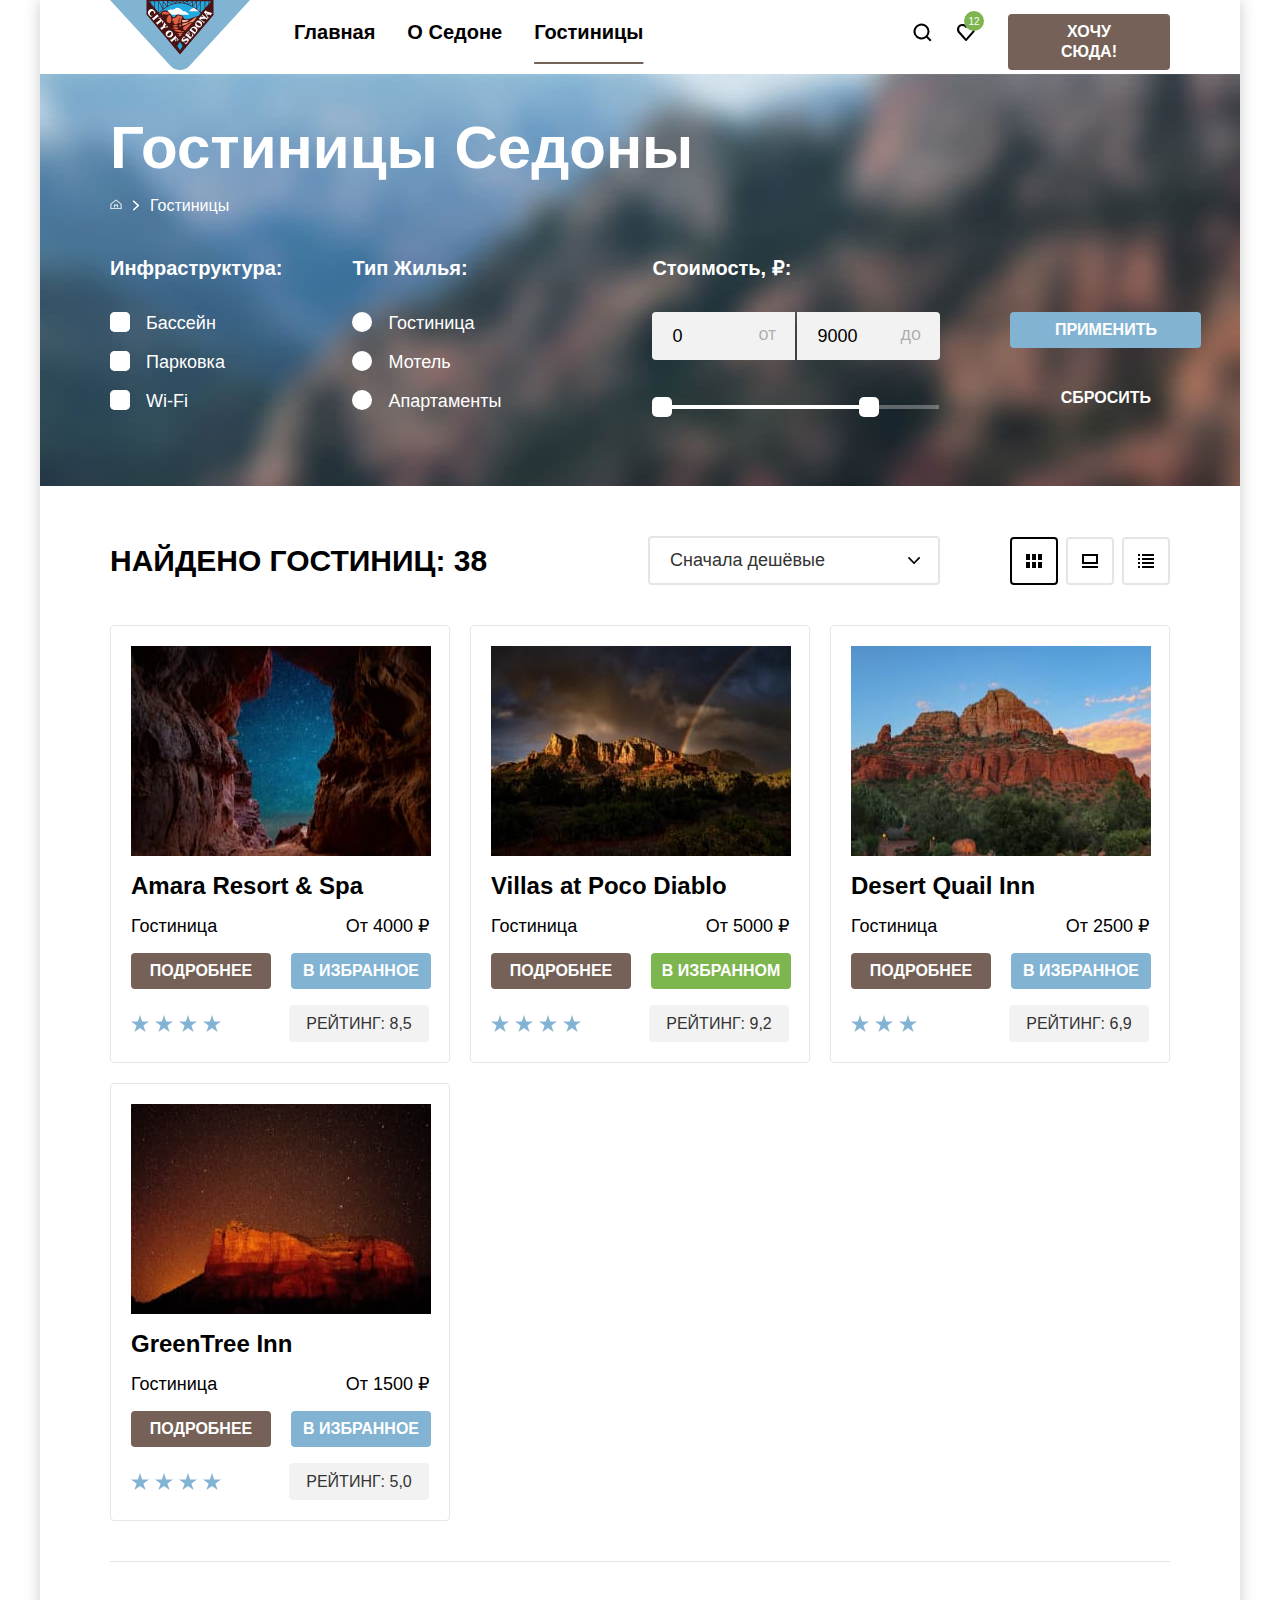
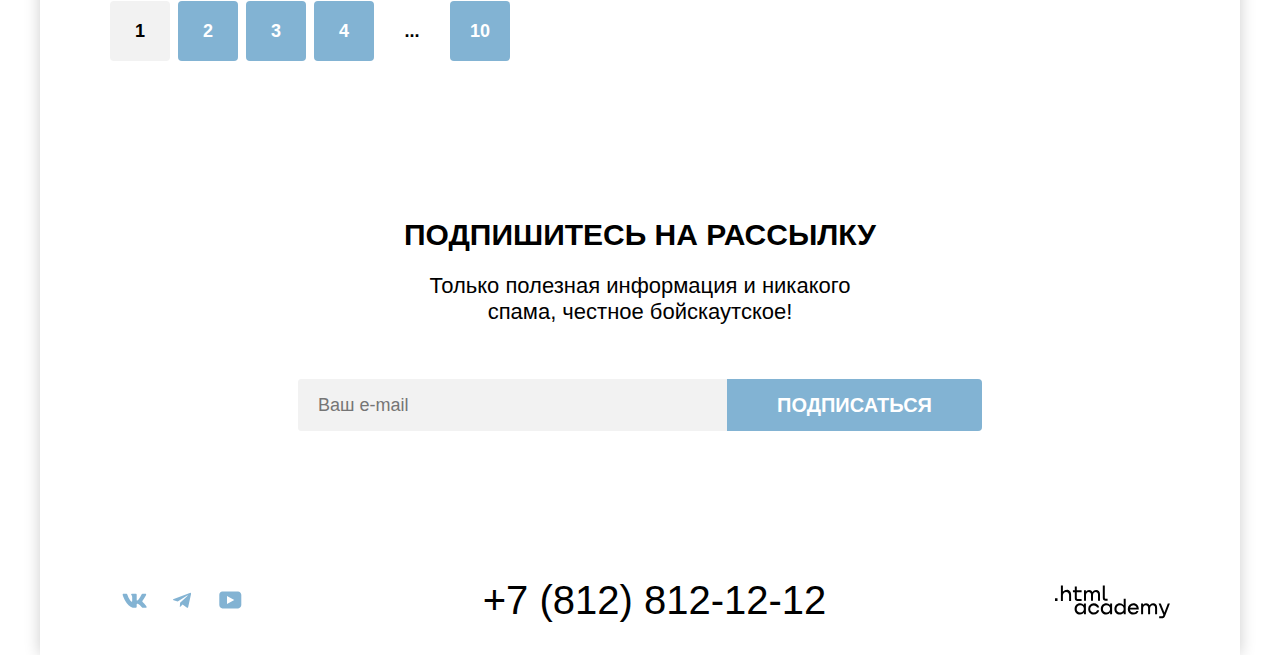
==== catalog.html @ 39a19239 "Исправляет ошибки" ====
<!DOCTYPE html>
<html lang="ru">
<head>
  <meta charset="utf-8">
  <title>HTML Academy: Седона</title>
  <link rel="stylesheet" href="styles/style.css">
  <link rel="shortcut icon" href="../2419955-sedona-38/images/favicon-7.ico" type="image/x-icon">
</head>
<body>
<div class="page-container">
  <header class="header-container page-header">
    <nav class="navigation">
      <div class="logo-container">
        <a class="logo-container" href="index.html"><img class="logo" src="images/logo.svg" width="140" height="70"
                                                         alt="Логотип компании «Отдых в Седоне»"></a>
      </div>
      <div class="navigation-list">
        <ul class="navigation-list">
          <li class="navigation-list-item">
            <a class="navigation-link" href="index.html">Главная</a>
          </li>
          <li class="navigation-list-item">
            <a class="navigation-link" href="#">О Седоне</a>
          </li>
          <li class="navigation-list-item">
            <a class="navigation-link navigation-link-current" href="catalog.html">Гостиницы</a>
          </li>
        </ul>
      </div>
      <div class="navigation-user-container">
        <ul class="navigation-user">
          <li class="navigation-user-item">
            <a class="navigation-user-link" href="#"><img class="icon" src="images/search.svg" width="20" height="20"
                                                          alt="Поиск">
            </a>
          </li>
          <li class="navigation-user-item">
            <a class="navigation-user-link-favourite" href="#"><img class="icon" src="images/heart-2.svg" width="20"
                                                                    height="20" alt="Избранное">
            </a>
          </li>
        </ul>
        <button class="button-medium primary-color-button" type="submit">Хочу сюда!</button>
      </div>
    </nav>
  </header>
  <main class="main-inner main-container">
    <section class="filter">
      <div class="filter-header">
        <h1 class="h1-filter">Гостиницы Седоны</h1>
        <ul class="breadcrumbs">
          <li class="breadcrumbs-link">
            <a class="breadcrumbs-link-home" href="index.html"><img class="icon-breadcrumbs"
                                                                    src="images/home-breadcrumbs.svg" width="12"
                                                                    height="12" alt="Главная"></a>
          </li>
          <li class="breadcrumbs-link-hotels">
            <a class="breadcrumbs-link-hotels">Гостиницы</a>
          </li>
        </ul>
      </div>
      <form class="catalog-filter" action="https://echo.htmlacademy.ru/" method="get">
        <fieldset class="catalog-filter-group">
          <legend class="catalog-filter-title"><h4>Инфраструктура:</h4></legend>
          <ul class="catalog-filter-list">
            <li class="catalog-filter-item">
              <label class="control">
                <input class="control-mark control-input" type="checkbox" name="pool" checked><span
                class="control-mark"></span>
                <span class="control-label">Бассейн</span></label>
            </li>
            <li class="catalog-filter-item">
              <label class="control">
                <input class="control-mark control-input" type="checkbox" name="parking" checked><span
                class="control-mark"></span>
                <span class="control-label">Парковка</span></label>
            </li>
            <li class="catalog-filter-item">
              <label class="control">
                <input class="control-mark control-input" type="checkbox" name="wifi"><span class="control-mark"></span>
                <span class="control-label">Wi-Fi</span></label>
            </li>
          </ul>
        </fieldset>
        <fieldset class="catalog-filter-group">
          <legend class="catalog-filter-title"><h4>Тип Жилья:</h4></legend>
          <ul class="catalog-filter-list">
            <li class="catalog-filter-item">
              <label class="control">
                <input class="visually-hidden control-input" type="radio" name="hotel-type" value="hotel" checked><span
                class="control-mark"></span>
                <span class="control-label">Гостиница</span></label>
            </li>
            <li class="catalog-filter-item">
              <label class="control">
                <input class="visually-hidden control-input" type="radio" name="hotel-type" value="motel"><span
                class="control-mark"></span>
                <span class="control-label">Мотель</span></label>
            </li>
            <li class="catalog-filter-item">
              <label class="control">
                <input class="visually-hidden control-input" type="radio" name="hotel-type" value="apartment"><span
                class="control-mark"></span>
                <span class="control-label">Апартаменты</span></label>
            </li>
          </ul>
        </fieldset>
        <div class="catalog-price">
          <fieldset class="catalog-price-filter">
            <legend class="catalog-filter-title"><b>Стоимость, ₽:</b></legend>
            <label class="control-left" for="from">
              <input class="field-from" value="0" type="number" name="from" id="from">
              <span class="label-from">от</span>
            </label>
            <label class="control-right" for="to">
              <input class="field-to" value="9000" type="number" name="to" id="to">
              <span class="label-to">до</span>
            </label>
            <div class="range">
              <div class="range-scale">
                <div class="range-bar">
                  <button class="range-toggle toggle-min">
                    <span class="visually-hidden">Изменить минимальную цену</span>
                  </button>
                  <button class="range-toggle toggle-max">
                    <span class="visually-hidden">Изменить максимальную цену</span>
                  </button>
                </div>
              </div>
            </div>
          </fieldset>
          <div class="catalog-price-buttons">
            <button class="button-medium secondary-color-button" type="submit">Применить</button>
            <button class="button-medium button-drop" type="reset">Сбросить</button>
          </div>
        </div>
      </form>
    </section>
    <section class="filter-results">
      <header class="inner-header">
        <h2 class="inner-header-title">Найдено гостиниц: 38</h2>
        <div class="sorting">
          <select class="select-control" aria-label="Сортировка">
            <option value="cheap">Сначала дешёвые</option>
          </select>
          <div class="sorting-buttons">
            <button class="button-all-list button-curent sorting-button" type="submit"><span class="visually-hidden">Весь список в виде карточек</span>
            </button>
            <button class="button-one-hotel button-default sorting-button" type="submit"><span class="visually-hidden">Крупно каждый отель</span>
            </button>
            <button class="button-list button-default sorting-button" type="submit"><span class="visually-hidden">Показать списком</span>
            </button>
          </div>
        </div>
      </header>
      <ul class="hotels">
        <li class="hotels-list">
          <img src="images/hotel-Amara.jpg" width="300" height="210" alt="Каньон и ночное небо">
          <span class="hotel-name">Amara Resort & Spa</span>
          <div class="wrapper-hotels">
            <span class="hotel-type">Гостиница</span>
            <span class="price">От 4000 ₽</span>
          </div>
          <div class="wrapper-buttons">
            <a class="button-small primary-color-button" href="#">Подробнее</a>
            <a class="button-small secondary-color-button" href="#">В избранное</a>
          </div>
          <div class="wrapper-hotels-rate">
            <p class="stars stars-4">
              <span class="visually-hidden">Четырехзвездочный отель</span>
            </p>
            <span class="rate">Рейтинг: 8,5</span>
          </div>
        </li>
        <li class="hotels-list">
          <img src="images/hotel-Villas.jpg" width="300" height="210" alt="Каньон и парк">
          <span class="hotel-name">Villas at Poco Diablo</span>
          <div class="wrapper-hotels">
            <span class="hotel-type">Гостиница</span>
            <span class="price">От 5000 ₽</span>
          </div>
          <div class="wrapper-buttons">
            <a class="button-small primary-color-button" href="#">Подробнее</a>
            <a class="button-small select-color-button" href="#">В избранном</a>
          </div>
          <div class="wrapper-hotels-rate">
            <p class="stars stars-4">
              <span class="visually-hidden">Четырехзвездочный отель</span>
            </p>
            <span class="rate">Рейтинг: 9,2</span>
          </div>
        </li>
        <li class="hotels-list">
          <img src="images/hotel-Desert.jpg" width="300" height="210" alt="Скала">
          <span class="hotel-name">Desert Quail Inn</span>
          <div class="wrapper-hotels">
            <span class="hotel-type">Гостиница</span>
            <span class="price">От 2500 ₽</span>
          </div>
          <div class="wrapper-buttons">
            <a class="button-small primary-color-button" href="#">Подробнее</a>
            <a class="button-small secondary-color-button" href="#">В избранное</a>
          </div>
          <div class="wrapper-hotels-rate">
            <p class="stars stars-3">
              <span class="visually-hidden">Трехзвездочный отель</span>
            </p>
            <span class="rate">Рейтинг: 6,9</span>
          </div>
        </li>
        <li class="hotels-list">
          <img src="images/hotel-greentree.jpg" width="300" height="210" alt="Скала и ночное небо">
          <span class="hotel-name">GreenTree Inn</span>
          <div class="wrapper-hotels">
            <span class="hotel-type">Гостиница</span>
            <span class="price">От 1500 ₽</span>
          </div>
          <div class="wrapper-buttons">
            <a class="button-small primary-color-button" href="#">Подробнее</a>
            <a class="button-small secondary-color-button" href="#">В избранное</a>
          </div>
          <div class="wrapper-hotels-rate">
            <p class="stars stars-4">
              <span class="visually-hidden">Двухзвездочный отель</span>
            </p>
            <span class="rate">Рейтинг: 5,0</span>
          </div>
        </li>
      </ul>
      <ol class="pagination">
        <li class="pagination-list pagination-list-current">
          <a class="pagination-list-item pagination-list-item-black" href="#">1</a>
        </li>
        <li class="pagination-list">
          <a class="pagination-list-item" href="#">2</a>
        </li>
        <li class="pagination-list">
          <a class="pagination-list-item" href="#">3</a>
        </li>
        <li class="pagination-list">
          <a class="pagination-list-item" href="#">4</a>
        </li>
        <li class="pagination-list pagination-list-more">
          <a class="pagination-list-item pagination-list-item-black" href="#">...</a>
        </li>
        <li class="pagination-list">
          <a class="pagination-list-item" href="#">10</a>
        </li>
      </ol>
    </section>
    <section class="subscription-catalog">
      <div class="wrapper3">
        <h2>Подпишитесь на рассылку</h2>
        <p class="subheadline3">Только полезная информация и никакого спама, честное бойскаутское!</p>
      </div>
      <form class="subscription-form" action="#" method="post">
        <input class="subscription-form-input" type="email" id="email" name="email" placeholder="Ваш e-mail">
        <button class="subscription-form-button" type="submit">Подписаться</button>
      </form>
    </section>
  </main>
  <footer class="page-footer">
    <div class="footer-container">
      <section class="footer-social social">
        <h3 class="visually-hidden">Социальные сети</h3>
        <ul class="social-item">
          <li class="social-item-link">
            <a class="social-button-link" href="https://vk.com/htmlacademy">
              <svg
                class="social-button"
                xmlns="http://www.w3.org/2000/svg"
                width="25"
                height="15"
                fill="#83B3D3"
                role="img"
                aria-label="Вконтакте">
                <path fill-rule="evenodd" clip-rule="evenodd"
                      d="M24.12 1.8c.16-.54 0-.94-.8-.94H20.7c-.67 0-.98.34-1.15.73 0 0-1.33 3.2-3.22 5.27-.61.6-.9.8-1.23.8-.16 0-.41-.2-.41-.75v-5.1c0-.66-.19-.95-.74-.95H9.82c-.42 0-.67.3-.67.59 0 .62.95.76 1.04 2.51v3.8c0 .83-.15.98-.48.98-.9 0-3.06-3.2-4.34-6.88-.25-.72-.5-1-1.18-1H1.57c-.75 0-.9.34-.9.73 0 .68.89 4.07 4.14 8.55 2.17 3.06 5.23 4.72 8 4.72 1.68 0 1.88-.37 1.88-1v-2.32c0-.74.16-.88.7-.88.38 0 1.05.19 2.6 1.66 1.79 1.75 2.08 2.54 3.08 2.54h2.63c.75 0 1.12-.37.9-1.1-.23-.72-1.08-1.77-2.2-3.02-.62-.71-1.54-1.48-1.82-1.86-.39-.5-.28-.71 0-1.15 0 0 3.2-4.42 3.54-5.93Z"/>
              </svg>
              <span class="visually-hidden">ВК</span>
            </a>
          </li>
          <li class="social-item-link">
            <a class="social-button-link" href="https://t.me/htmlacademy ">
              <svg class="social-button"
                   xmlns="http://www.w3.org/2000/svg"
                   width="18"
                   height="17"
                   fill="#83B3D3"
                   role="img"
                   aria-label="Телеграм">
                <path fill-rule="evenodd" clip-rule="evenodd"
                      d="M16.8 1 .8 7c-1 .4-1 1-.2 1.3l4.1 1.3 9.5-6c.5-.3.9-.1.5.2l-7.6 7-.3 4.1c.4 0 .6-.2.8-.4l2-2 4.1 3.1c.8.5 1.3.3 1.5-.7L18 2.2c.3-1-.4-1.6-1.1-1.2Z"/>
              </svg>
              <span class="visually-hidden">Телеграм</span>
            </a>
          </li>
          <li class="social-item-link">
            <a class="social-button-link" href="https://www.youtube.com/user/htmlacademyru">
              <svg class="social-button"
                   xmlns="http://www.w3.org/2000/svg"
                   aria-hidden="true"
                   focusable="false"
                   width="23"
                   height="18"
                   fill="#83B3D3"
                   role="img"
                   aria-label="Ютуб">
                <path fill-rule="evenodd" clip-rule="evenodd"
                      d="M19 .4H3.4C1.6.4.3 2 .3 3.8v10c0 2 1.3 3.6 3.2 3.6h15.7c1.6 0 3.1-1.6 3.1-3.4V3.8C22.1 2 20.8.4 19 .4ZM8 12.9v-8l7.3 4-7.3 4Z"/>
              </svg>
              <span class="visually-hidden">Ютуб</span>
            </a>
          </li>
        </ul>
      </section>
      <section class="footer-contacts contacts">
        <h3 class="visually-hidden">Контакты</h3>
        <ul class="contacts">
          <li class="contact-item">
            <h3 class="visually-hidden">Телефон:</h3>
            <a class="contacts-phone" href="tel:78128121212"> +7 (812) 812-12-12</a>
          </li>
        </ul>
      </section>
      <div class="html-logo">
        <p class="about-text"><a class="htmlacademy-link" href="https://htmlacademy.ru/">
          <svg class="social-button-html"
               xmlns="http://www.w3.org/2000/svg"
               width="115"
               height="34"
               fill="#000"
               role="img"
               aria-label="Отдых в Седоне">
            <path fill-rule="evenodd" clip-rule="evenodd"
                  d="M0 13.3v2.6h2.5v-2.6H0ZM11.6 4.9c-1.6 0-2.8.7-3.6 1.7h-.1V.4h-2v15.5h2v-5.3C7.9 8.5 9.2 7 11.2 7c1.8 0 2.9 1.4 2.9 3.2v5.7h2V9.8c.1-3-1.8-5-4.5-5ZM26.6 5.2h-4.8V1.5h-2v3.8h-1.9v2h1.9v6c0 1.7 1 2.7 2.7 2.7h4.1v-2h-3.7c-.7 0-1.1-.4-1.1-1.1V7.2h4.8v-2ZM41.1 5c-1.6 0-2.9.8-3.5 2h-.1a3.7 3.7 0 0 0-3.4-2c-1.4 0-2.5.8-3.1 1.8h-.1V5.2H29v10.6h2v-5.4c0-2 1-3.5 2.6-3.5 1.5 0 2.4 1 2.4 2.6v6.3h2v-5.6c0-2.4 1.4-3.3 2.6-3.3 1.5 0 2.4 1 2.4 2.6v6.3h2V9.3c.1-2.5-1.4-4.3-3.9-4.3ZM47.8 13c0 1.8 1 2.8 2.8 2.8h2v-2h-1.7c-.7 0-1.1-.4-1.1-1.1V.4h-2V13ZM28.9 20a4.9 4.9 0 0 0-3.9-1.7c-3.1 0-5.4 2.3-5.4 5.6s2.3 5.6 5.4 5.6c1.8 0 3-.8 3.8-2h.1v1.7h2V18.6h-2V20Zm-3.6 7.5a3.5 3.5 0 0 1-3.6-3.6c0-2 1.4-3.6 3.6-3.6s3.6 1.6 3.6 3.6c0 1.9-1.4 3.6-3.6 3.6ZM44.2 22.4c-.5-2.4-2.6-4.1-5.4-4.1a5.4 5.4 0 0 0-5.6 5.6c0 3 2.2 5.6 5.6 5.6 2.8 0 4.9-1.8 5.4-4.2h-2.1a3.4 3.4 0 0 1-3.3 2.3 3.5 3.5 0 0 1-3.6-3.6c0-2 1.4-3.6 3.6-3.6 1.6 0 2.8 1 3.3 2.2h2.1v-.2ZM55.1 20a4.9 4.9 0 0 0-3.9-1.7c-3.1 0-5.4 2.3-5.4 5.6s2.3 5.6 5.4 5.6c1.8 0 3-.8 3.8-2h.1v1.7h2V18.6h-2V20Zm-3.6 7.5a3.5 3.5 0 0 1-3.6-3.6c0-2 1.4-3.6 3.6-3.6s3.6 1.6 3.6 3.6c0 1.9-1.5 3.6-3.6 3.6ZM68.7 20.2a5 5 0 0 0-3.9-2c-3.1 0-5.4 2.4-5.4 5.7 0 3.3 2.2 5.6 5.4 5.6 1.7 0 3-.8 3.8-1.8h.1v1.5h2V13.8h-2v6.4Zm-3.6 7.3a3.5 3.5 0 0 1-3.6-3.6c0-2 1.4-3.6 3.6-3.6s3.6 1.6 3.6 3.6c-.1 2-1.5 3.6-3.6 3.6ZM78.3 18.3a5.4 5.4 0 0 0-5.5 5.6c0 3 2.1 5.6 5.5 5.6 2.5 0 4.5-1.3 5.2-3.6h-2.1c-.5 1-1.6 1.6-3 1.6-1.9 0-3.3-1.3-3.4-3h8.8c.2-3.5-2-6.2-5.5-6.2Zm0 1.9c1.7 0 3 1 3.3 2.6h-6.5a3.2 3.2 0 0 1 3.2-2.6ZM98.2 18.3a4 4 0 0 0-3.6 2h-.1c-.6-1.2-1.8-2-3.4-2-1.4 0-2.5.7-3.1 1.8v-1.5h-1.9v10.6h2v-5.4c0-2 1-3.4 2.6-3.5 1.5 0 2.4 1 2.4 2.6v6.3h2v-5.6c0-2.4 1.4-3.3 2.6-3.3 1.5 0 2.4 1 2.4 2.6v6.3h2v-6.5c.1-2.6-1.4-4.4-3.9-4.4ZM109.4 27.4l-3.6-9h-2.2l4.8 11.7c-.3.9-.7 1.2-1.7 1.2h-2.5v2h2.5c1.8 0 2.8-.8 3.5-2.6l4.7-12.2h-2.1l-3.4 8.9Z"/>
          </svg>
          <span class="visually-hidden"> .html academy</span>
        </a>
        </p>
      </div>
    </div>
  </footer>
</div>
</body>
</html>
---- styles/style.css ----
@font-face {
  font-family: "PT Sans";
  font-style: normal;
  font-weight: 400;
  src: url("../fonts/ptsans-400.woff2") format("woff2");
  font-display: swap;
}

@font-face {
  font-family: "PT Sans";
  font-style: normal;
  font-weight: 700;
  src: url("../fonts/ptsans-700.woff2") format("woff2");
  font-display: swap;
}

.page-container {
  background-color: white;
  box-shadow: 0 0 15px 0 rgba(0, 0, 0, 0.20);
  min-height: 100%;
  display: flex;
  flex-direction: column;
  width: 1200px;
  margin: 0 auto;
}

html {
  height: 100%;
}

body {
  margin: 0;
  font-family: "PT Sans", sans-serif;
  font-size: 18px;
  line-height: 21px;
  color: black;
  height: 100%;
  text-align: center;
}

.main-container {
  flex-grow: 1;
}

.header-container {
  display: flex;
  flex-wrap: nowrap;
  height: 100%;
  padding: 0 70px;
}

.footer-container {
  display: flex;
  align-items: center;
  justify-content: center;
  width: 1060px;
  min-height: 50px;
  padding: 40px 70px 30px 70px;
}

.footer-contacts {
  margin: 0 auto;
}

.navigation-list-item {
  position: relative;
}

.html-logo {
  display: flex;
  justify-content: flex-end;
  margin-left: auto;
  margin-top: 8px;
}

.about-text {
  margin: 0;
  padding: 0;
}

/* Modal-container */

.modal-container {
  position: fixed;
  top: 0;
  left: 0;
  display: flex;
  width: 100%;
  height: 100%;
  background-color: rgba(242, 242, 242, 0.80);
}

.modal-content {
  display: flex;
  flex-direction: column;
  justify-content: flex-start;
  align-items: flex-start;
  padding: 64px 70px;
}

.modal {
  position: relative;
  margin: auto;
  background-color: #ffffff;
  border-radius: 30px;
  box-shadow: 0px 25px 50px 0px rgba(0, 0, 0, 0.15);
}

.modal-search {
  width: 717px;
}

.search-form {
  display: flex;
  flex-direction: column;
}

.modal-close-button {
  position: absolute;
  padding: 0;
  top: 64px;
  right: 52px;
  width: 52px;
  height: 52px;
  background-color: #F2F2F2;
  border: none;
  border-radius: 50%;
  background-image: url("../images/cross.svg");
  background-repeat: no-repeat;
  background-position: center;
  cursor: pointer;
}


.catalog-filter-label input[type="number"] {
  font-family: inherit;
  font-size: 18px;
  line-height: 20px;
  font-weight: 700;
}

.modal-close-button:hover {
  background-color: #E6E6E6;
}

.modal-close-button:focus {
  background-color: #E6E6E6;
  border: solid 3px #83B3D3;
}

.modal-close-button:active {
  background-color: #E6E6E6;
  opacity: 30%;
}

.modal-find-button {
  width: 577px;
  height: 60px;
  align-items: center;
  cursor: pointer;
  border: none;
  border-radius: 10px;
  font-family: inherit;
  font-size: 20px;
  line-height: 24px;
  text-transform: uppercase;
  font-weight: 700;
  padding: 0;
  margin: 0;
  cursor: pointer;
}

.modal-title {
  margin: 0;
  margin-bottom: 64px;
  flex-grow: 1;
  flex-wrap: wrap;
  text-align: left;
}

.field-group {
  font-family: inherit;
  display: flex;
  position: relative;
  padding: 0;
  margin: 0;
  align-items: center;
}

.field[type="text"] {
  width: 440px;
  height: 48px;
  background-color: #F2F2F2;
  border-radius: 4px;
  padding: 12px 0 12px 20px;
  box-sizing: border-box;
  border: none;
  color: rgba(0, 0, 0, 1);
  font-family: inherit;
  font-size: 18px;
  line-height: 24px;
  font-weight: 700;
  appearance: none;
}

.field[type="text"]:hover {
  background-color: #E6E6E6;
  color: rgba(0, 0, 0, 0.6);
  appearance: none;
}

.field[type="text"]:focus {
  background-color: #E6E6E6;
  border: solid 3px #83B3D3;
  color: rgba(0, 0, 0, 0.6);
  appearance: none;
}

.field[type="text"]:active {
  background-color: #E6E6E6;
  color: rgba(0, 0, 0, 1);
  font-family: inherit;
  font-size: 18px;
  line-height: 24px;
  font-weight: 700;
  appearance: none;
}


.toggle-adults-headline {
  display: inline-block;
  font-family: inherit;
  font-size: 20px;
  line-height: 24px;
  font-weight: 700;
  margin: 0 46px 0 0;
  max-width: 100px;
  word-wrap: break-word;
}

.toggle-kids-headline {
  display: inline-block;
  font-family: inherit;
  font-size: 20px;
  line-height: 24px;
  font-weight: 700;
  margin: 0 10px 0 0;
  padding: 0;
  max-width: 60px;
  word-wrap: break-word;
}

.form-label::after {
  position: absolute;
  padding: 0;
  top: 14px;
  left: 537px;
  width: 20px;
  height: 20px;
  background-image: url("../images/date.svg");
  background-repeat: no-repeat;
  content: "";
}

input[type="text"] {
  align-items: flex-end;
  justify-content: flex-end;
  margin-left: auto;
}

.error-massage {
  color: #FF5757;
  font-family: inherit;
  font-size: 16px;
  line-height: 21px;
  font-style: normal;
  font-weight: 400;
  margin: 4px 0 23px 0;
  padding: 0 0 0 157px;
  text-align: left;
}

.info-massage {
  color: #333333;
  font-family: inherit;
  font-size: 16px;
  line-height: 21px;
  font-style: normal;
  font-weight: 400;
  margin: 4px 0 23px 0;
  padding: 0 0 0 157px;
  text-align: left;
}

.form-label {
  font-family: inherit;
  font-size: 20px;
  line-height: 24px;
  font-weight: 700;
  text-transform: none;
  margin: 0 18px 0 0;
  flex-grow: 1;
}

.range-bar {
  position: relative;
}

.tooltip {
  position: relative;
  margin-right: 46px;
}

.tooltip-toggle {
  left: 10px;
  top: 0;
  width: 26px;
  height: 26px;
  background-color: #83B3D3;
  border: none;
  border-radius: 50%;
  cursor: pointer;
  padding: 0;
  margin: 0;
}

.tooltip-text {
  position: absolute;
  background-color: #333333;
  box-shadow: 0px 15px 30px 0px rgba(0, 0, 0, 0.30);
  color: #ffffff;
  font-family: inherit;
  font-size: 16px;
  line-height: 20px;
  font-weight: normal;
  text-transform: none;
  padding: 18px 18px 22px 22px;
  border-radius: 10px;
  width: 216px;
  right: -115px;
  top: -55px;
  transform: translateY(70%);
  display: none;
  text-align: left;
}

.form-label-icon {
  align-self: center;
}

.tooltip-text:after {
  content: '';
  background-image: url("../images/tooltip-arrow.svg");
  width: 19px;
  height: 9px;
  position: absolute;
  bottom: 100%;
  left: 0;
  right: 0;
  margin-left: auto;
  margin-right: auto;
}


.tooltip-toggle:hover + .tooltip-text,
.tooltip-toggle:focus + .tooltip-text {
  display: block;
}

.tooltip-icon {
  display: block;
}

.tooltip-toggle svg {
  display: block;
  margin: auto;
}

.range-wrapper-inputs {
  display: grid;
  grid-template-columns: 247px 242px;
  gap: 88px;
  margin: 0 0 48px 0;
}

/* Button */

/* Button / primary */

.primary-color-button {
  font-family: inherit;
  font-size: 16px;
  line-height: 20px;
  font-weight: 700;
  text-align: center;
  color: #ffffff;
  background-color: #756157;
  text-decoration: none;
  text-transform: uppercase;
}

.primary-color-button:hover {
  background-color: #615048;
}

.primary-color-button:focus {
  background-color: #615048;
}

.primary-color-button:active {
  color: rgba(255, 255, 255, 0.3);
}

.primary-color-button:disabled {
  color: white;
  background-color: #E5E5E5;
}

/* Button / secondary */

.secondary-color-button {
  font-family: inherit;
  text-align: center;
  color: #ffffff;
  background-color: #82B3D3;
  text-decoration: none;
  text-transform: uppercase;
}

.secondary-color-button:hover {
  background-color: #68A2CA;
}

.secondary-color-button:focus {
  background-color: #68A2CA;
}

.secondary-color-button:active {
  color: rgba(255, 255, 255, 0.3);
}

.secondary-color-button:disabled {
  color: white;
  background-color: #E5E5E5;
}

/* Button / select */

.select-color-button {
  font-family: inherit;
  text-align: center;
  color: #ffffff;
  background-color: #7DB54F;
  text-decoration: none;
  text-transform: uppercase;
}

.select-color-button:hover {
  background-color: #6C9E42;
}

.select-color-button:focus {
  background-color: #6C9E42;
}

.select-color-button:active {
  color: rgba(255, 255, 255, 0.3);
}

.select-color-button:disabled {
  color: white;
  background-color: #E5E5E5;
}

/* Button / drop */

.button-drop {
  background: none;
  cursor: pointer;
  width: 191px;
  min-height: 36px;
  word-wrap: break-word;
}

.button-drop:hover {
  color: rgba(255, 255, 255, 1);
  opacity: 60%;
}

.button-drop:focus {
  outline: solid 3px #83B3D3;
}

.button-drop:active {
  color: rgba(255, 255, 255, 0.3);
}

.button-drop:disabled {
  color: white;
  color: rgba(255, 255, 255, 0.1);
}

/* Button / size */

.button-big {
  font-family: inherit;
  color: white;
  font-size: 20px;
  line-height: 36px;
  font-weight: 700;
  text-transform: uppercase;
  align-items: center;
  border-radius: 4px;
  border: none;
  padding: 8px 50px;
  cursor: pointer;
  display: inline-block;
}

.button-medium {
  font-family: inherit;
  color: white;
  font-size: 16px;
  line-height: 20px;
  font-weight: 700;
  text-transform: uppercase;
  align-items: center;
  border-radius: 4px;
  border: none;
  min-width: 160px;
  min-height: 36px;
  padding: 8px 34px;
  cursor: pointer;
  display: inline-block;
}

.button-small {
  font-family: inherit;
  color: white;
  font-size: 16px;
  line-height: 20px;
  font-weight: 700;
  text-transform: uppercase;
  align-items: center;
  justify-content: center;
  min-width: 140px;
  padding: 8px 0;
  border-radius: 4px;
  border: none;
  cursor: pointer;
  display: inline-block;
}

/* Subscription form button */

.subscription-form-button {
  font-family: inherit;
  color: white;
  font-size: 20px;
  line-height: 36px;
  font-weight: 700;
  text-transform: uppercase;
  align-items: center;
  border-top-right-radius: 4px;
  border-bottom-right-radius: 4px;
  border: none;
  padding: 8px 50px;
  cursor: pointer;
  background-color: #82B3D3;
  min-width: 232px;
  min-height: 52px;
  display: inline-block;
  word-wrap: break-word;
}

.subscription-form-button:hover,
.subscription-form-button:focus {
  background-color: #68A2CA;
}

.subscription-form-button:active {
  color: rgba(255, 255, 255, 0.3);
}

/* Pages */

.page-header {
  background-color: white;
}

.navigation {
  display: flex;
  width: 1200px;
  margin: 0 auto;
}

.navigation-list {
  display: flex;
  flex-wrap: wrap;
  align-items: flex-start;
  width: 450px;
  list-style-type: none;
  margin: 0;
  padding: 0;
}

.navigation-user-container {
  display: flex;
  align-items: flex-start;
  max-width: 270px;
  margin-left: auto;
  text-align: center;
}

.navigation-user {
  display: flex;
  align-items: center;
  list-style-type: none;
  padding: 0;
  margin: 0 20px 0 0;
}

.button-medium.primary-color-button {
  margin-top: 14px;
  margin-bottom: 14px;

}

.icon {
  padding: 22px 12px;
  text-align: center;
}

.breadcrumbs-link-home {
  padding: 3px 0 3px 0;
}

.breadcrumbs-link-hotels:hover {
  color: rgba(255, 255, 255, 0.6);
}

.breadcrumbs-link-hotels:focus {
  color: rgba(255, 255, 255, 0.3);
}

.logo {
  padding-right: 28px;
  position: relative;
  z-index: 1;
}

.navigation-link {
  display: block;
  font-size: 20px;
  line-height: 24px;
  font-weight: 700;
  color: black;
  background-color: inherit;
  text-align: center;
  text-decoration: none;
  text-transform: capitalize;
  padding: 20px 16px;
  position: relative;
}

.navigation-link-current {
  text-decoration: underline;
  text-underline-offset: 23px;
  text-decoration-thickness: 2px;
  text-decoration-color: #756257;
  z-index: 1;
}

.navigation-link:hover,
.navigation-link:focus {
  text-decoration: underline;
  text-underline-offset: 23px;
  text-decoration-thickness: 2px;
  text-decoration-color: #756257;
  z-index: 1;
}


.hero {
  position: relative;
  color: black;
  padding: 51px 371px 82px 371px;
  background-color: #E4F1FA;
  background-image: url("../images/hero-background.jpg");
  background-size: 100% auto;
  background-repeat: no-repeat;
  margin-top: -10px;
}

.hero-image {
  display: block;
  margin: 0 auto;
}

.hero::after {
  content: "";
  position: absolute;
  left: 0;
  bottom: 0;
  width: 100%;
  height: 56px;
  background-image: url('../images/divider.svg');
  background-repeat: no-repeat;
}

.text-block {
  display: flex;
  flex-direction: column;
  align-items: center;
  text-align: center;
  max-width: 230px;
  box-sizing: border-box;
  margin: 102px 85px;
}


.text-block-high {
  display: flex;
  flex-direction: column;
  align-items: center;
  text-align: center;
  max-width: 230px;
  box-sizing: border-box;
  margin: 112px 85px;
}

.text-block p {
  margin-top: 30px;
  margin-bottom: 0;
  padding: 0;
}

.text-block-high p {
  margin-top: 30px;
  margin-bottom: 0;
  padding: 0;
}

.text-block-high h3 {
  width: 175px;
}

.text-block h3 {
  width: 175px;
}

.advantages-facts-headline-bright h3::after {
  content: "";
  display: block;
  margin: 30px auto 0;
  width: 60px;
  height: 2px;
  background-color: rgba(255, 255, 255, 0.30);
}

.advantages-facts-headline-dark h3::after {
  content: "";
  display: block;
  margin: 30px auto 0;
  width: 60px;
  height: 2px;
  background-color: rgba(0, 0, 0, 0.30);
}
.services-facts-list {
  padding: 80px 85px;
  text-align: center;
  max-width: 400px;
}

.wrapper-block {
  display: flex;
  flex-direction: column;
  align-items: center;
  justify-content: center;
  width: 230px;
  text-align: center;
  padding-top: 72px;
}

.wrapper-block h3 {
  margin: 30px 0 30px 0;
  width: 230px;
  word-break: break-word;
}

.card-block-reverse {
  display: flex;
  flex-direction: row-reverse;
}

.card-block {
  display: flex;
  flex-direction: row;
}

.advantages {
  margin: 0;
  padding-bottom: 64px;
  padding-top: 69px;
}

.advantages-facts {
  display: grid;
  grid-template-columns: repeat(3, 1fr);
  grid-template-rows: auto;
  list-style-type: none;
  margin: 0;
  padding: 0;
}

.advantages-facts-list:first-child, .advantages-facts-list:last-child {
  display: flex;
  flex-direction: row;
  padding: 0;
  grid-column: 1/-1;
}

.services-facts {
  display: flex;
  justify-content: center;
  align-items: center;
  list-style-type: none;
  min-height: 385px;
  padding: 0;
  margin: 0;
}

.wrapper-block p {
  margin: 0;
  padding: 0;
}

h3 {
  font-size: 24px;
  font-style: normal;
  font-weight: 700;
  line-height: 28px;
  text-decoration: none;
  text-transform: uppercase;
  text-align: center;
  margin: 0;
  padding: 0;
}

h2 {
  font-size: 30px;
  font-style: normal;
  font-weight: 700;
  line-height: 36px;
  text-decoration: none;
  text-transform: uppercase;
  margin: 0;
}

.wrapper {
  padding-left: 230px;
  padding-right: 230px;
}

.wrapper2 {
  padding-left: 340px;
  padding-right: 340px;
}

.wrapper3 {
  padding-left: 104px;
  padding-right: 104px;
}

.subheadline1 {
  font-size: 22px;
  font-style: normal;
  font-weight: 400;
  line-height: 26px;
  text-decoration: none;
  text-transform: none;
  text-align: center;
  padding-top: 25px;
  margin-bottom: 90px;
  margin-top: 0;
}

.subheadline2 {
  font-size: 22px;
  font-style: normal;
  font-weight: 400;
  line-height: 26px;
  text-decoration: none;
  text-transform: none;
  text-align: center;
  padding-top: 20px;
  margin-bottom: 64px;
  margin-top: 0;
}

.subheadline3 {
  font-size: 22px;
  font-style: normal;
  font-weight: 400;
  line-height: 26px;
  text-decoration: none;
  text-transform: none;
  text-align: center;
  padding-top: 20px;
  padding-bottom: 54px;
  margin: 0;
}

.highlights {
  color: white;
  background-color: #82B3D3;
}

.background1 {
  background-color: rgba(131, 179, 211, 0.12);
}

.background2 {
  background-color: rgba(131, 179, 211, 0.2);

}

.subscription {
  color: rgb(255, 255, 255);
  padding: 96px 258px 104px 258px;
}

.subscription-form {
  display: flex;
  width: 684px;
  min-height: 52px;
  background-color: #F2F2F2;
  border-radius: 4px;
  text-decoration: none;
}


.subscription-form input {
  flex-grow: 1;
  border: none;
  padding: 14px 0 14px 20px;
  border-top-left-radius: 4px;
  border-bottom-left-radius: 4px;
  font-size: 18px;
  line-height: 24px;
  font-weight: normal;
}

.subscription-form button-big {
  margin-right: auto;
}

.subscription-catalog {
  color: black;
  padding: 96px 258px 104px 258px;
}

.call-to-action {
  padding: 96px 304px;
}

.subscription-background {
  background-color: gray;
  background-image: url("../images/Subscribe-background.jpg");
  background-size: cover;
  background-repeat: no-repeat;
}

.house-icon {
  background-image: url("../images/house.svg");
  background-position: center top;
  background-repeat: no-repeat;
}

.food-icon {
  background-image: url("../images/food.svg");
  background-position: center top;
  background-repeat: no-repeat;
}

.gift-icon {
  background-image: url("../images/gift.svg");
  background-position: center top;
  background-repeat: no-repeat;
}

.footer {
  background-color: white;
}

.contacts-phone {
  color: black;
  font-size: 40px;
  line-height: 40px;
  font-weight: 400;
  text-decoration: none;
}

.contacts-phone:hover {
  color: rgba(117, 97, 87, 1);
}

.contacts-phone:focus {
  color: rgba(117, 97, 87, 1);
}

.contacts-phone:active {
  color: rgba(117, 97, 87, 0.3);
}

.contacts {
  list-style-type: none;
  margin: 0;
  padding: 0;
}

.social-item {
  display: flex;
  justify-content: flex-start;
  flex-wrap: wrap;
  max-width: 200px;
  list-style-type: none;
  padding: 0;
  margin: 0;
  position: relative;
  align-items: baseline;
}

.footer-social {
  display: flex;
  justify-content: center;
  margin-right: auto;
  align-content: center;
}

.social-item-link {
  display: flex;
  flex-wrap: wrap;
  align-items: center;
  width: 48px;
  height: 40px;
  position: relative;
}

.visually-hidden {
  position: absolute;
  width: 1px;
  height: 1px;
  margin: -1px;
  padding: 0;
  border: 0;
  clip: rect(0 0 0 0);
  overflow: hidden;
}

.social-button {
  position: absolute;
  top: 0;
  right: 0;
  bottom: 0;
  left: 0;
  margin: auto;
}

.social-button-link:hover svg,
.social-button-link:focus svg {
  fill: rgba(104, 162, 202, 1);
}

.social-button-link:active svg {
  fill: rgba(104, 162, 202, 0.3);
}

.htmlacademy-link:hover svg {
  fill: rgba(117, 97, 87, 1);
}

.htmlacademy-link:focus svg {
  fill: rgba(117, 97, 87, 1);
}

.htmlacademy-link:active svg {
  fill: rgba(117, 97, 87, 0.3);
}

/* Catalog */

h1 {
  color: #ffffff;
  font-size: 60px;
  font-weight: 700;
  line-height: 78px;
  text-transform: capitalize;
  margin: 0;
  padding: 0;
}

h4 {
  padding: 0;
  margin: 0;
}

.navigation-user-item {
  position: relative;
}

.navigation-user-link-favourite:after {
  position: absolute;
  width: 20px;
  height: 20px;
  border-radius: 50%;
  background-color: #7DB54F;
  right: 4px;
  top: 11px;
  left: 20px;
  content: "12";
  display: inline-block;
  color: white;
  font-size: 10px;
}

.breadcrumbs {
  display: flex;
  align-items: center;
  margin: 8px 0 0 0;
  padding: 0;
  color: white;
  list-style-type: none;
}

.breadcrumbs-link-home::after {
  content: url("../images/arrow.svg");
  background-repeat: no-repeat;
  margin: 0 10px 0 10px;
}

.breadcrumbs-link-hotels {
  font-size: 16px;
  line-height: 21px;
  font-weight: 400;
  padding: 0;
  margin: 0;
}
.filter {
  color: white;
  background-color: gray;
  background-image: url("../images/filtr-background.jpg");
  background-size: 100% auto;
  background-repeat: no-repeat;
  padding: 35px 70px 70px 70px;
  margin-top: -10px;
}

.catalog-filter-title {
  font-size: 20px;
  line-height: 24px;
  font-weight: 700;
  padding: 0;
  margin-bottom: 32px;
  text-align: left;
}

.catalog-filter-item {
  font-size: 18px;
  line-height: 23px;
  font-weight: 400;
  text-align: left;
}

.catalog-filter-item:not(:last-of-type) {
  padding: 0 0 16px 0;
}

.catalog-filter-list {
  list-style-type: none;
  margin: 0;
  padding: 0;
  display: flex;
  flex-direction: column;
  align-items: flex-start;
}

.catalog-filter-group {
  width: 165px;
  border: none;
  margin: 0;
  padding: 0;
}

.catalog-filter-group:nth-child(2) {
  margin-left: 70px;
}

.catalog-filter {
  display: flex;
  align-items: flex-start;
}

.catalog-price {
  display: flex;
  border: none;
}

.catalog-price-filter {
  display: grid;
  grid-template-areas:
    "field-from"
    "field-to";
  grid-template-columns: 143px 143px;
  grid-template-rows: 48px;
  margin: 0 0 0 151px;
  padding: 0;
  border: none;
  gap: 2px;
}

input[type="number"]::-webkit-inner-spin-button,
input[type="number"]::-webkit-outer-spin-button {
  -webkit-appearance: none;
  margin: 0;
}

.catalog-filter-label input[type="number"] {
  width: 31px;
  height: 48px;
  text-align: center;
  border: none;
  background-color: #F2F2F2;
  font-family: inherit;
  font-size: 18px;
  line-height: 20px;
  font-weight: 700;
  padding: 0;
  margin: 0;
}

.toggle-adults {
  display: flex;
  align-items: center;
  justify-content: center;
}

.toggle-kids {
  display: flex;
  margin: 0;
  justify-content: center;
  align-items: center;
}

.button-minus {
  width: 40px;
  height: 48px;
  background-color: #F2F2F2;
  border-bottom-left-radius: 4px;
  border-top-left-radius: 4px;
  border: none;
  padding: 0;
  cursor: pointer;
  appearance: none;
}

.button-minus:hover svg {
  fill: #000000;
}

.button-plus:hover svg {
  fill: #000000;
}

.button-minus:focus svg {
  fill: #000000;
  border: solid 3px #82B3D3;
  border-radius: 4px;
}

.button-plus:focus svg {
  fill: #000000;
  border: solid 3px #82B3D3;
  border-radius: 4px;
}

.button-minus:active svg {
  fill: rgba(0, 0, 0, 0.2);
}

.button-plus:active svg {
  fill: rgba(0, 0, 0, 0.2);
}

.button-plus {
  width: 40px;
  height: 48px;
  background-color: #F2F2F2;
  border-bottom-right-radius: 4px;
  border-top-right-radius: 4px;
  border: none;
  padding: 0;
  cursor: pointer;
  appearance: none;
}

.button-plus svg,
.button-minus svg {
  display: block;
  margin: auto;
}

.field-from {
  border: none;
  background-color: #F2F2F2;
  width: 143px;
  height: 48px;
  border-bottom-left-radius: 4px;
  border-top-left-radius: 4px;
  padding: 0;
  appearance: none;
  -webkit-appearance: none;
}

.field-from:hover {
  background-color: #E6E6E6;
  appearance: none;
}

.field-from:focus {
  background-color: #E6E6E6;
  border: solid 3px #83B3D3;
  appearance: none;
}

.field-to {
  border: none;
  width: 143px;
  height: 48px;
  border-bottom-right-radius: 4px;
  border-top-right-radius: 4px;
  background-color: #F2F2F2;
  padding: 0;
  -webkit-appearance: none;
}

.field-to:hover {
  background-color: #E6E6E6;
  -webkit-appearance: none;
}

.field-to:focus {
  background-color: #E6E6E6;
  border: solid 3px #83B3D3;
  -webkit-appearance: none;
}

.control-left {
  position: relative;
  color: rgba(0, 0, 0, 1);
}

.control-right {
  position: relative;
  color: rgba(0, 0, 0, 1);
}

/* Range catalog */

.range {
  display: flex;
  justify-content: center;
  align-items: center;
  margin-top: 36px;
  width: 287px;
}

.range-scale {
  position: relative;
  height: 4px;
  margin: 0;
  background-color: rgba(255, 255, 255, 0.3);
  width: 287px;
}

.range-bar {
  position: absolute;
  height: 4px;
  background-color: rgba(255, 255, 255, 1);
  width: 226px;
  opacity: 100%;
}

.range-toggle {
  position: absolute;
  width: 20px;
  height: 20px;
  background-color: rgba(255, 255, 255, 1);
  border: none;
  border-radius: 5px;
  cursor: pointer;
  opacity: 100%;
}

.toggle-min {
  top: -8px;
  left: 0;
}

.toggle-max {
  top: -8px;
  right: -1px;
}


.label-from {
  position: absolute;
  left: 106px;
  top: 10px;
  font-size: 18px;
  line-height: 24px;
  color: rgba(0, 0, 0, 0.3);
}

.label-to {
  position: absolute;
  left: 103px;
  top: 10px;
  font-size: 18px;
  line-height: 24px;
  color: rgba(0, 0, 0, 0.3);
}

.control-left input {
  padding: 12px 0 12px 20px;
  font-size: 18px;
  line-height: 24px;
  font-weight: normal;
  box-sizing: border-box;
  -webkit-appearance: none;
}

.control-right input {
  padding: 12px 0 12px 20px;
  font-size: 18px;
  line-height: 24px;
  font-weight: normal;
  color: rgba(0, 0, 0, 1);
  box-sizing: border-box;
  -webkit-appearance: none;
}


/* Control */
.control {
  position: relative;
  display: block;
  padding: 0;
}

/* Mark */

.control-label {
  margin-left: 36px;
  cursor: pointer;
}

.control-label:hover {
  color: rgba(255, 255, 255, 0.6);
}

.control-label:focus {
  color: rgba(255, 255, 255, 1);
}

.control-label:active {
  color: rgba(255, 255, 255, 0.3);
}

.control-mark {
  position: absolute;
  top: 0;
  left: 0;
  width: 20px;
  height: 20px;
  border-radius: 5px;
  background-color: white;
  margin: 0 16px 0 0;
  -webkit-appearance: none;
}

.control:hover .control-mark {
  box-shadow: 0px 4px 10px 0px rgba(0, 0, 0, 0.25);
  -webkit-appearance: none;
}

.control:focus .control-mark {
  border: solid 3px #83B3D3;
  box-shadow: 0px 4px 10px 0px rgba(0, 0, 0, 0.25);
  -webkit-appearance: none;
}

.control:active .control-mark {
  border: solid 2px #83B3D3;
  box-shadow: 0px 7px 15px 0px rgba(0, 0, 0, 0.40);
}

.control-input[type="checkbox"]:checked + .control-mark::before {
  position: absolute;
  top: 5px;
  left: 4px;
  width: 20px;
  height: 20px;
  background: none;
  background-image: url("../images/checked.svg");
  background-repeat: no-repeat;
  content: "";
  border-radius: 5px;
}

.control-input[type="radio"] + .control-mark {
  border-radius: 50%;
}

.control-input[type="radio"]:checked + .control-mark::before {
  position: absolute;
  top: 5px;
  left: 5px;
  width: 10px;
  height: 10px;
  background: none;
  border-radius: 50%;
  background-image: url("../images/radio-checked.svg");
  background-repeat: no-repeat;
  content: "";
}

.select-control {
  width: 292px;
  height: 49px;
  border-radius: 4px;
  font-family: inherit;
  font-size: 18px;
  line-height: 21px;
  font-weight: normal;
  color: #333333;
  box-sizing: border-box;
  padding: 0 0 0 20px;
  background-color: #ffffff;
  border: solid 2px #E5E5E5;
  -webkit-appearance: none;
  margin-right: 70px;
  position: inherit;
  appearance: none;
  cursor: pointer;
}

.select-control:hover {
  border: solid 2px #68A2CA;
}

.select-control:focus {
  border: solid 2px #68A2CA;
}

.select-control:disabled {
  border: 2px solid rgba(0, 0, 0, 0.30);
  color: rgba(0, 0, 0, 0.3);
}

.sorting::after {
  background-image: url("../images/select_control_arrow.svg");
  background-repeat: no-repeat;
  content: "";
  left: 260px;
  top: 20px;
  width: 12px;
  height: 8px;
  position: absolute;
}

.catalog-price-buttons {
  display: block;
  margin: 56px 0 0 70px;
}

.catalog-price-buttons .secondary-color-button {
  margin-bottom: 32px;
  width: 191px;
  min-height: 36px;
  word-wrap: break-word;
}

.filter-header {
  text-align: left;
  padding-bottom: 40px;
  margin: 0;
}

.inner-header {
  display: flex;
  align-items: center;
  margin: 0 0 40px 0;
}

.inner-header-title {
  margin-right: auto;
}

.sorting {
  display: flex;
  width: 522px;
  justify-content: center;
  align-items: center;
  position: relative;
}

.sorting-buttons {
  display: flex;
  width: 160px;
  height: 48px;
  position: relative;
  justify-content: space-between;
  align-items: center;
}

.filter-results {
  padding: 50px 70px 60px 70px;
}

.hotels {
  display: grid;
  grid-template-columns: 340px 340px 340px;
  list-style-type: none;
  margin: 0 0 40px 0;
  padding: 0;
  gap: 20px;
  position: relative;
}

.hotels-list {
  display: flex;
  flex-direction: column;
  border: solid #E6E6E6 1px;
  border-radius: 4px;
  padding: 20px;
}

.hotel-name {
  font-size: 24px;
  line-height: 28px;
  font-weight: 700;
  margin-bottom: 16px;
  margin-top: 16px;
  text-align: left;
}

.hotel-type {
  justify-content: flex-start;
  font-size: 18px;
  line-height: 21px;
  flex-grow: 1;
  text-align: left;
}

.wrapper-hotels {
  display: flex;
  padding-bottom: 16px;
  position: relative;
}

.wrapper-hotels-rate {
  display: flex;
  padding: 0;
  position: relative;
}

.hotels-list:last-child:after {
  position: absolute;
  width: 1060px;
  height: 1px;
  background-color: #e6e6e6;
  content: "";
  display: block;
  margin: 40px 0 0 0;
  top: 100%;
  left: 0;
}

.wrapper-buttons {
  display: flex;
  margin-bottom: 16px;
  gap: 20px;
}

.price {
  justify-content: flex-end;
  align-items: flex-end;
}

.button-all-list::after {
  background-image: url("../images/cards.svg");
  background-repeat: no-repeat;
  content: "";
  left: 16px;
  top: 17px;
  width: 16px;
  height: 14px;
  position: absolute;
}

.button-one-hotel::after {
  background-image: url("../images/one-card.svg");
  background-repeat: no-repeat;
  content: "";
  left: 72px;
  top: 17px;
  width: 16px;
  height: 14px;
  position: absolute;
}

.button-list::after {
  background-image: url("../images/card-list.svg");
  background-repeat: no-repeat;
  content: "";
  left: 128px;
  top: 17px;
  width: 16px;
  height: 14px;
  position: absolute;
}

.button-curent {
  border: solid black 2px;
  border-radius: 4px;
  background-color: white;
  width: 48px;
  height: 48px;
}

.button-default {
  border: solid #E5E5E5 2px;
  border-radius: 4px;
  background-color: white;
  width: 48px;
  height: 48px;
  cursor: pointer;
}

.button-default:hover {
  border: solid 2px black;
}

.button-default:focus {
  border: solid 2px #68A2CA;
}

.button-default:active {
  border: solid 2px black;
}


.rate {
  display: flex;
  justify-content: center;
  align-items: center;
  background-color: #F2F2F2;
  min-width: 140px;
  text-transform: uppercase;
  border-radius: 4px;
  position: absolute;
  right: 0;
  top: 0;
  width: 140px;
  height: 37px;
  font-family: inherit;
  font-size: 16px;
  line-height: 20px;
  color: #333333;
  font-weight: 400;
}

.wrapper-hotels-rate:first-of-type:before {
  background-image: url("../images/stars5.svg");
  background-repeat: no-repeat;
  content: "";
  position: relative;
  left: 0;
  top: 0;
  width: 140px;
  height: 37px;
}

.stars-4 {
  background-image: url("../images/stars4.svg");
  background-repeat: no-repeat;
  position: relative;
  left: 0;
  top: 0;
  width: 140px;
  height: 37px;
  padding: 0;
  margin: 0;
}

.stars-3 {
  background-image: url("../images/stars3.svg");
  background-repeat: no-repeat;
  position: relative;
  left: 0;
  top: 0;
  width: 140px;
  height: 37px;
  padding: 0;
  margin: 0;
}

.stars-2 {
  background-image: url("../images/stars2.svg");
  background-repeat: no-repeat;
  position: relative;
  left: 0;
  top: 0;
  width: 140px;
  height: 37px;
  padding: 0;
  margin: 0;
}

.stars-1 {
  background-image: url("../images/stars1.svg");
  background-repeat: no-repeat;
  position: relative;
  left: 0;
  top: 0;
  width: 140px;
  height: 37px;
  padding: 0;
  margin: 0;
}

.pagination {
  display: flex;
  margin: 80px 0 0 0;
  padding: 0;
  list-style-type: none;
  min-width: 400px;
}

.pagination-list {
  display: flex;
  box-sizing: border-box;
  width: 60px;
  height: 60px;
  padding: 11px 18px;
  line-height: 20px;
  font-weight: 700;
  background-color: #82B3D3;
  margin-right: 8px;
  border-radius: 4px;
  align-items: center;
  justify-content: center;
  cursor: pointer;
}

.pagination-list-item {
  text-decoration: none;
  color: #ffffff;
}

.pagination-list:hover {
  background-color: rgba(104, 162, 202, 1);
  border: solid 1px #82B3D3;
}

.pagination-list:focus {
  background-color: rgba(104, 162, 202, 1);
  border: solid 1px #82B3D3;
}

.pagination-list-item:active {
  color: rgba(255, 255, 255, 0.3);
}


.pagination-list-item-black {
  color: black;
}

.pagination-list-current {
  background-color: #F2F2F2;
}

.pagination-list-current:hover {
  background-color: #F2F2F2;
  border: none;
}

.pagination-list-current:focus {
  background-color: #F2F2F2;
  border: none;
}

.pagination-list-more {
  background: none;
}

input {
  background-color: #F2F2F2;
}
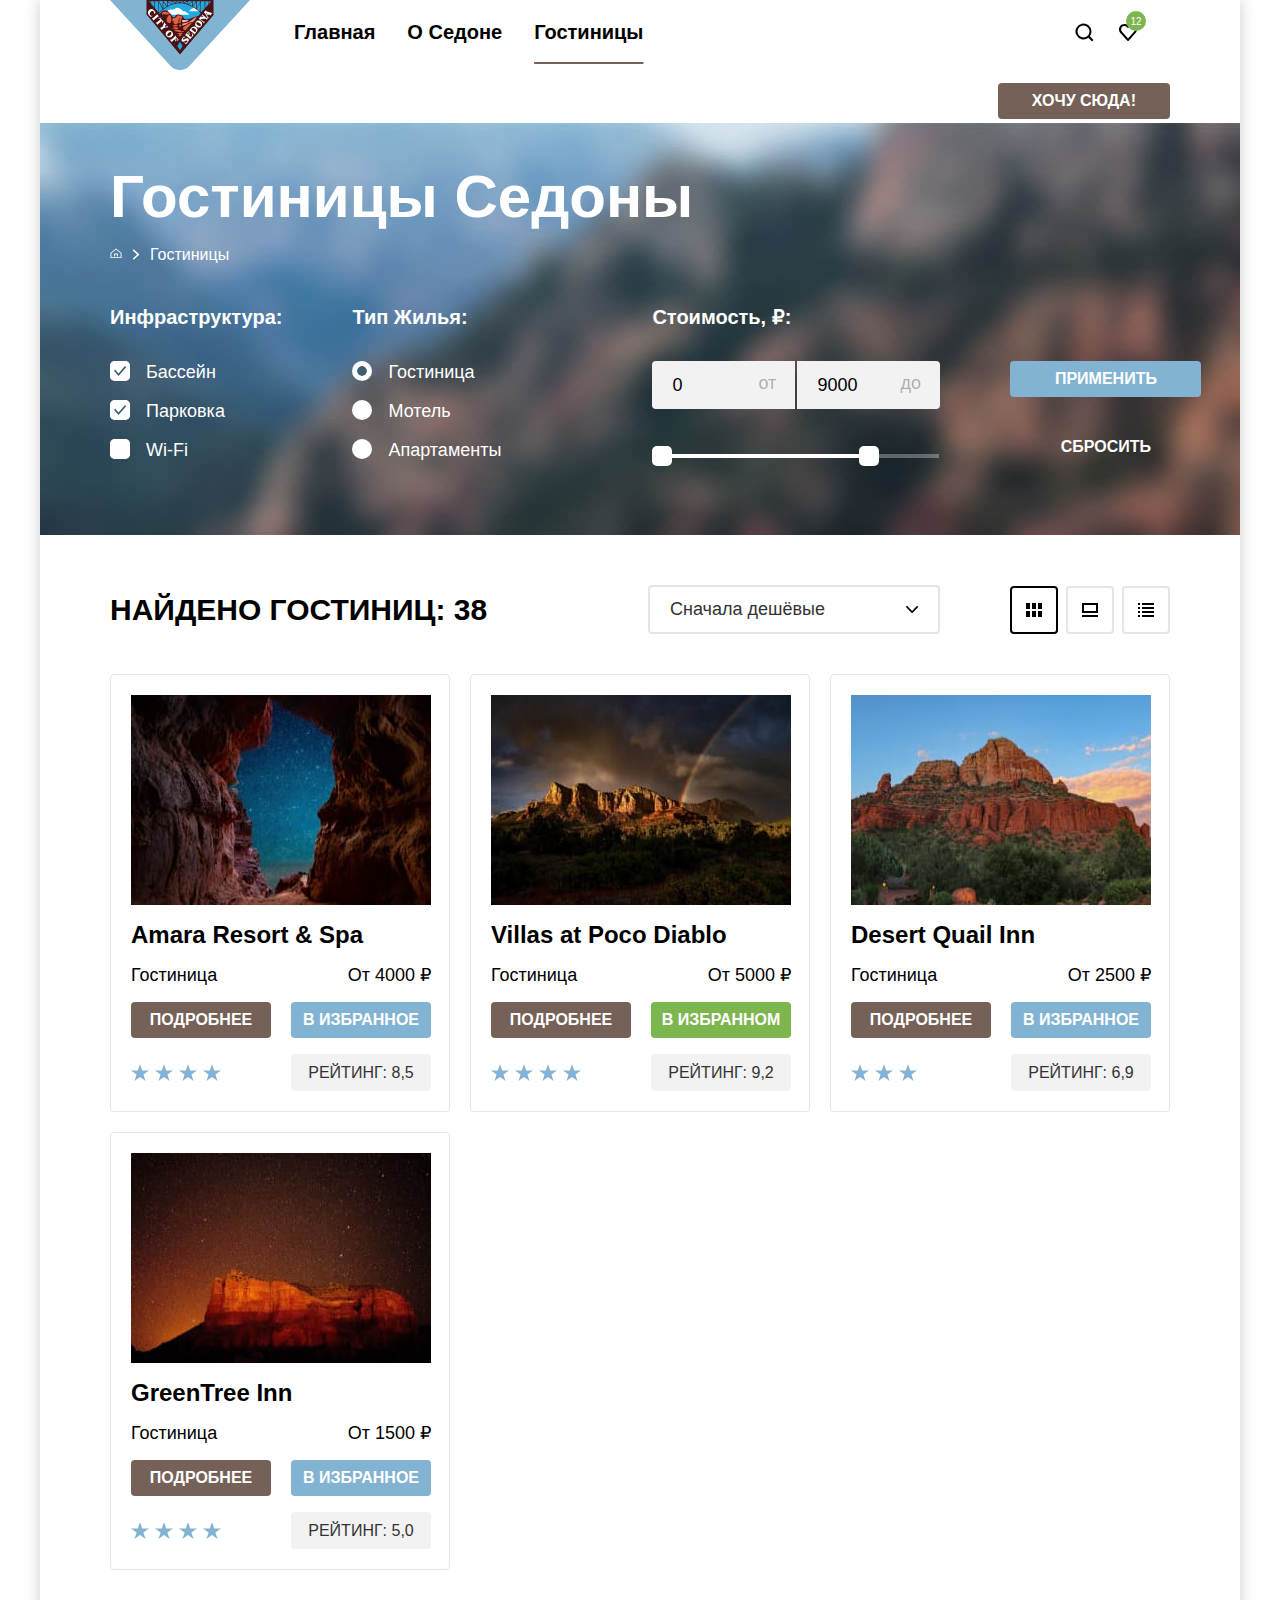
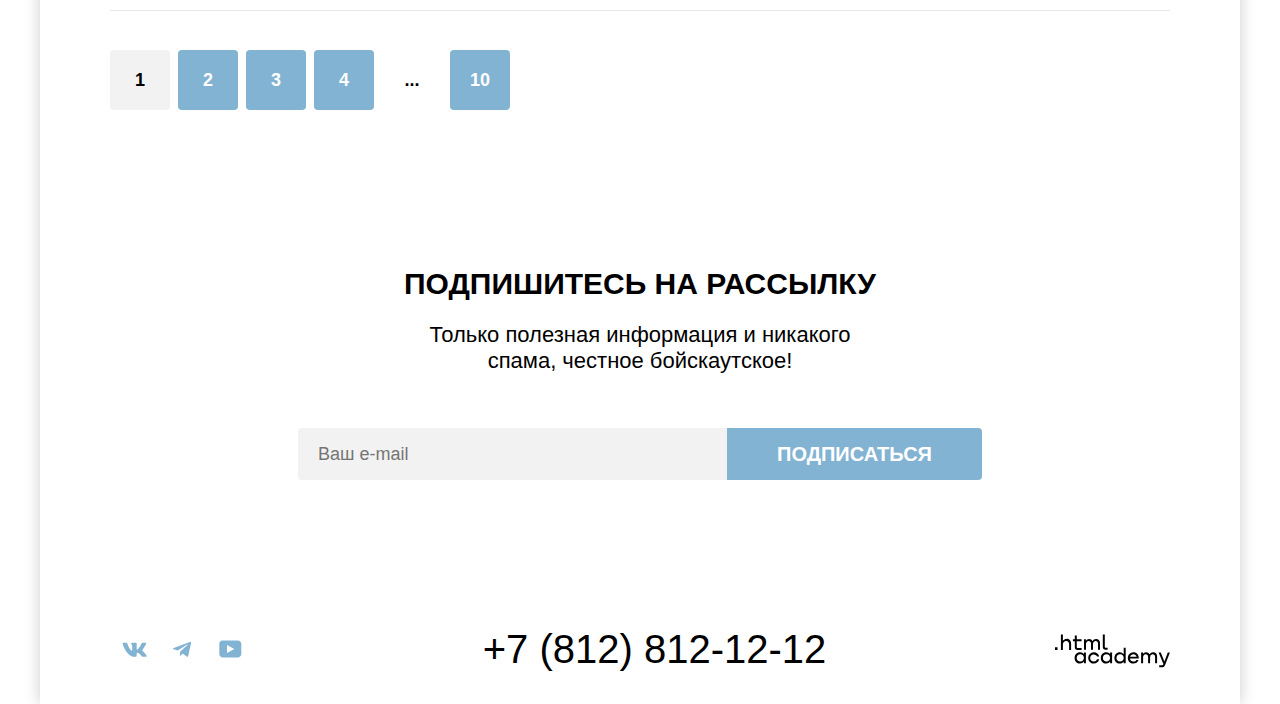
==== commit f7684e35: "Merge pull request #9 from Idalnet/master" ====
--- a/catalog.html
+++ b/catalog.html
@@ -4,11 +4,11 @@
   <meta charset="utf-8">
   <title>HTML Academy: Седона</title>
   <link rel="stylesheet" href="styles/style.css">
-  <link rel="shortcut icon" href="../2419955-sedona-38/images/favicon-7.ico" type="image/x-icon">
+  <link rel="icon" href="../2419955-sedona-38/images/favicon-32x32.png" type="image/x-icon">
 </head>
 <body>
 <div class="page-container">
-  <header class="header-container page-header">
+  <header class="header-container page-header" data-test="header">
     <nav class="navigation">
       <div class="logo-container">
         <a class="logo-container" href="index.html"><img class="logo" src="images/logo.svg" width="140" height="70"
@@ -44,8 +44,8 @@
       </div>
     </nav>
   </header>
-  <main class="main-inner main-container">
-    <section class="filter">
+  <main class="main-inner main-container" data-test="main">
+    <section class="filter" data-test="filter">
       <div class="filter-header">
         <h1 class="h1-filter">Гостиницы Седоны</h1>
         <ul class="breadcrumbs">
@@ -119,10 +119,10 @@
             <div class="range">
               <div class="range-scale">
                 <div class="range-bar">
-                  <button class="range-toggle toggle-min">
+                  <button class="range-toggle toggle-min" type="button">
                     <span class="visually-hidden">Изменить минимальную цену</span>
                   </button>
-                  <button class="range-toggle toggle-max">
+                  <button class="range-toggle toggle-max" type="button">
                     <span class="visually-hidden">Изменить максимальную цену</span>
                   </button>
                 </div>
@@ -136,7 +136,7 @@
         </div>
       </form>
     </section>
-    <section class="filter-results">
+    <section class="filter-results" data-test="catalog">
       <header class="inner-header">
         <h2 class="inner-header-title">Найдено гостиниц: 38</h2>
         <div class="sorting">
@@ -248,7 +248,7 @@
         </li>
       </ol>
     </section>
-    <section class="subscription-catalog">
+    <section class="subscription-catalog" data-test="subscribe">
       <div class="wrapper3">
         <h2>Подпишитесь на рассылку</h2>
         <p class="subheadline3">Только полезная информация и никакого спама, честное бойскаутское!</p>
@@ -259,7 +259,7 @@
       </form>
     </section>
   </main>
-  <footer class="page-footer">
+  <footer class="page-footer" data-test="footer">
     <div class="footer-container">
       <section class="footer-social social">
         <h3 class="visually-hidden">Социальные сети</h3>
--- a/styles/style.css
+++ b/styles/style.css
@@ -36,6 +36,7 @@
   color: black;
   height: 100%;
   text-align: center;
+  min-width: 1200px;
 }
 
 .main-container {
@@ -200,12 +201,14 @@
   font-size: 18px;
   line-height: 24px;
   font-weight: 700;
+  -webkit-appearance: none;
   appearance: none;
 }
 
 .field[type="text"]:hover {
   background-color: #E6E6E6;
   color: rgba(0, 0, 0, 0.6);
+  -webkit-appearance: none;
   appearance: none;
 }
 
@@ -213,6 +216,7 @@
   background-color: #E6E6E6;
   border: solid 3px #83B3D3;
   color: rgba(0, 0, 0, 0.6);
+  -webkit-appearance: none;
   appearance: none;
 }
 
@@ -223,6 +227,7 @@
   font-size: 18px;
   line-height: 24px;
   font-weight: 700;
+  -webkit-appearance: none;
   appearance: none;
 }
 
@@ -610,10 +615,14 @@
   max-width: 270px;
   margin-left: auto;
   text-align: center;
+  flex-wrap: wrap;
+  justify-content: end;
 }
 
 .navigation-user {
   display: flex;
+  flex-wrap: wrap;
+  max-width: 270px;
   align-items: center;
   list-style-type: none;
   padding: 0;
@@ -623,7 +632,6 @@
 .button-medium.primary-color-button {
   margin-top: 14px;
   margin-bottom: 14px;
-
 }
 
 .icon {
@@ -667,6 +675,7 @@
   text-decoration: underline;
   text-underline-offset: 23px;
   text-decoration-thickness: 2px;
+  -webkit-text-decoration-color: #756257;
   text-decoration-color: #756257;
   z-index: 1;
 }
@@ -676,6 +685,7 @@
   text-decoration: underline;
   text-underline-offset: 23px;
   text-decoration-thickness: 2px;
+  -webkit-text-decoration-color: #756257;
   text-decoration-color: #756257;
   z-index: 1;
 }
@@ -823,7 +833,7 @@
 .services-facts {
   display: flex;
   justify-content: center;
-  align-items: center;
+  align-items: stretch;
   list-style-type: none;
   min-height: 385px;
   padding: 0;
@@ -855,6 +865,7 @@
   text-decoration: none;
   text-transform: uppercase;
   margin: 0;
+  word-wrap: break-word;
 }
 
 .wrapper {
@@ -1219,12 +1230,6 @@
   gap: 2px;
 }
 
-input[type="number"]::-webkit-inner-spin-button,
-input[type="number"]::-webkit-outer-spin-button {
-  -webkit-appearance: none;
-  margin: 0;
-}
-
 .catalog-filter-label input[type="number"] {
   width: 31px;
   height: 48px;
@@ -1261,6 +1266,7 @@
   border: none;
   padding: 0;
   cursor: pointer;
+  -webkit-appearance: none;
   appearance: none;
 }
 
@@ -1301,6 +1307,7 @@
   border: none;
   padding: 0;
   cursor: pointer;
+  -webkit-appearance: none;
   appearance: none;
 }
 
@@ -1324,12 +1331,14 @@
 
 .field-from:hover {
   background-color: #E6E6E6;
+  -webkit-appearance: none;
   appearance: none;
 }
 
 .field-from:focus {
   background-color: #E6E6E6;
   border: solid 3px #83B3D3;
+  -webkit-appearance: none;
   appearance: none;
 }
 
@@ -1539,20 +1548,25 @@
   width: 292px;
   height: 49px;
   border-radius: 4px;
+
   font-family: inherit;
   font-size: 18px;
   line-height: 21px;
   font-weight: normal;
   color: #333333;
+
   box-sizing: border-box;
   padding: 0 0 0 20px;
   background-color: #ffffff;
   border: solid 2px #E5E5E5;
   -webkit-appearance: none;
   margin-right: 70px;
-  position: inherit;
   appearance: none;
   cursor: pointer;
+
+  background-image: url("../images/select_control_arrow.svg");
+  background-repeat: no-repeat;
+  background-position: right 20px center;
 }
 
 .select-control:hover {
@@ -1566,17 +1580,6 @@
 .select-control:disabled {
   border: 2px solid rgba(0, 0, 0, 0.30);
   color: rgba(0, 0, 0, 0.3);
-}
-
-.sorting::after {
-  background-image: url("../images/select_control_arrow.svg");
-  background-repeat: no-repeat;
-  content: "";
-  left: 260px;
-  top: 20px;
-  width: 12px;
-  height: 8px;
-  position: absolute;
 }
 
 .catalog-price-buttons {
@@ -1599,29 +1602,35 @@
 
 .inner-header {
   display: flex;
+  flex-wrap: wrap;
   align-items: center;
   margin: 0 0 40px 0;
+  min-height: 48px;
 }
 
 .inner-header-title {
   margin-right: auto;
+  max-width: 500px;
+  word-wrap: break-word;
+  text-align: left;
 }
 
 .sorting {
   display: flex;
+  flex-wrap: wrap;
   width: 522px;
   justify-content: center;
   align-items: center;
-  position: relative;
 }
 
 .sorting-buttons {
   display: flex;
+  flex-wrap: wrap;
   width: 160px;
-  height: 48px;
+  min-height: 48px;
   position: relative;
   justify-content: space-between;
-  align-items: center;
+  align-items: flex-start;
 }
 
 .filter-results {
@@ -1640,6 +1649,7 @@
 
 .hotels-list {
   display: flex;
+  flex-wrap: wrap;
   flex-direction: column;
   border: solid #E6E6E6 1px;
   border-radius: 4px;
@@ -1772,13 +1782,14 @@
   position: absolute;
   right: 0;
   top: 0;
-  width: 140px;
-  height: 37px;
+  max-width: 140px;
+  min-height: 37px;
   font-family: inherit;
   font-size: 16px;
   line-height: 20px;
   color: #333333;
   font-weight: 400;
+  word-wrap: break-word;
 }
 
 .wrapper-hotels-rate:first-of-type:before {
@@ -1909,3 +1920,13 @@
 input {
   background-color: #F2F2F2;
 }
+
+input[type="number"]::-webkit-inner-spin-button,
+input[type="number"]::-webkit-outer-spin-button {
+  -webkit-appearance: none;
+  margin: 0;
+}
+
+input[type=number] {
+  -moz-appearance:textfield;
+}
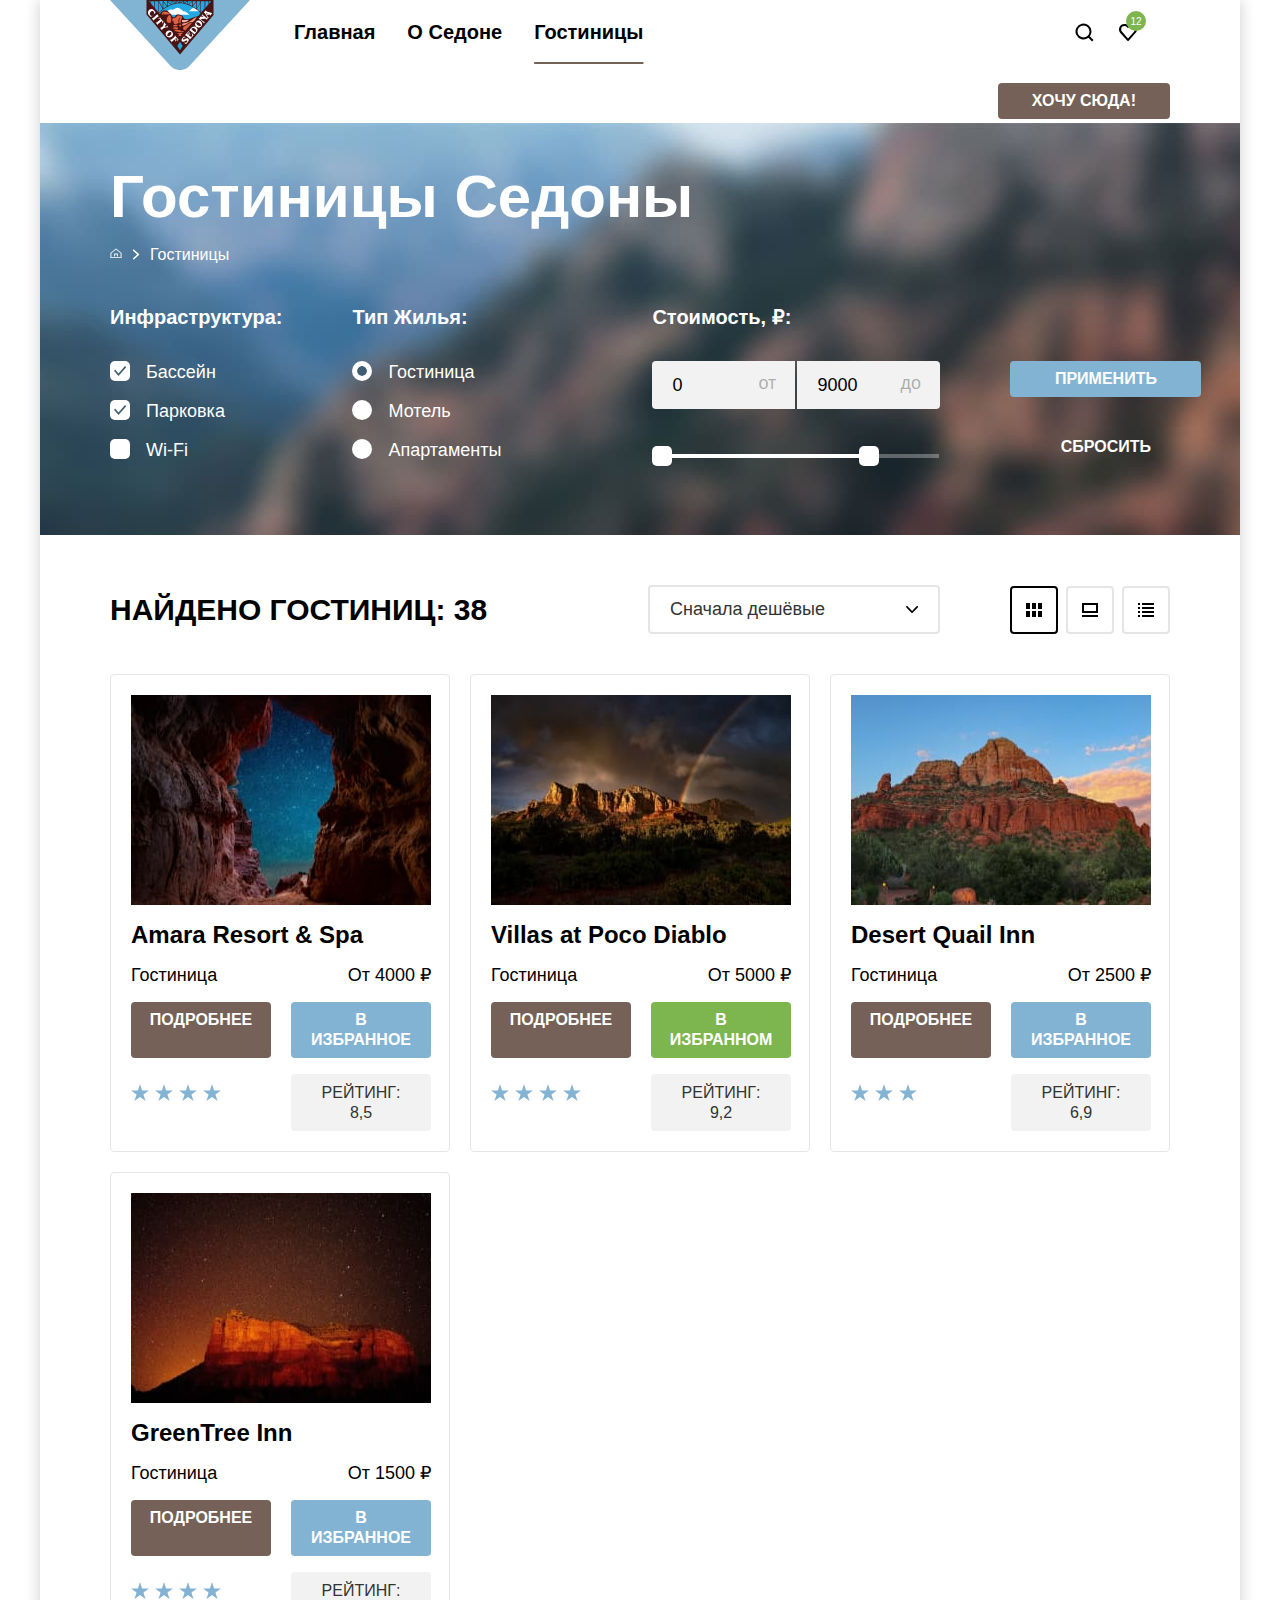
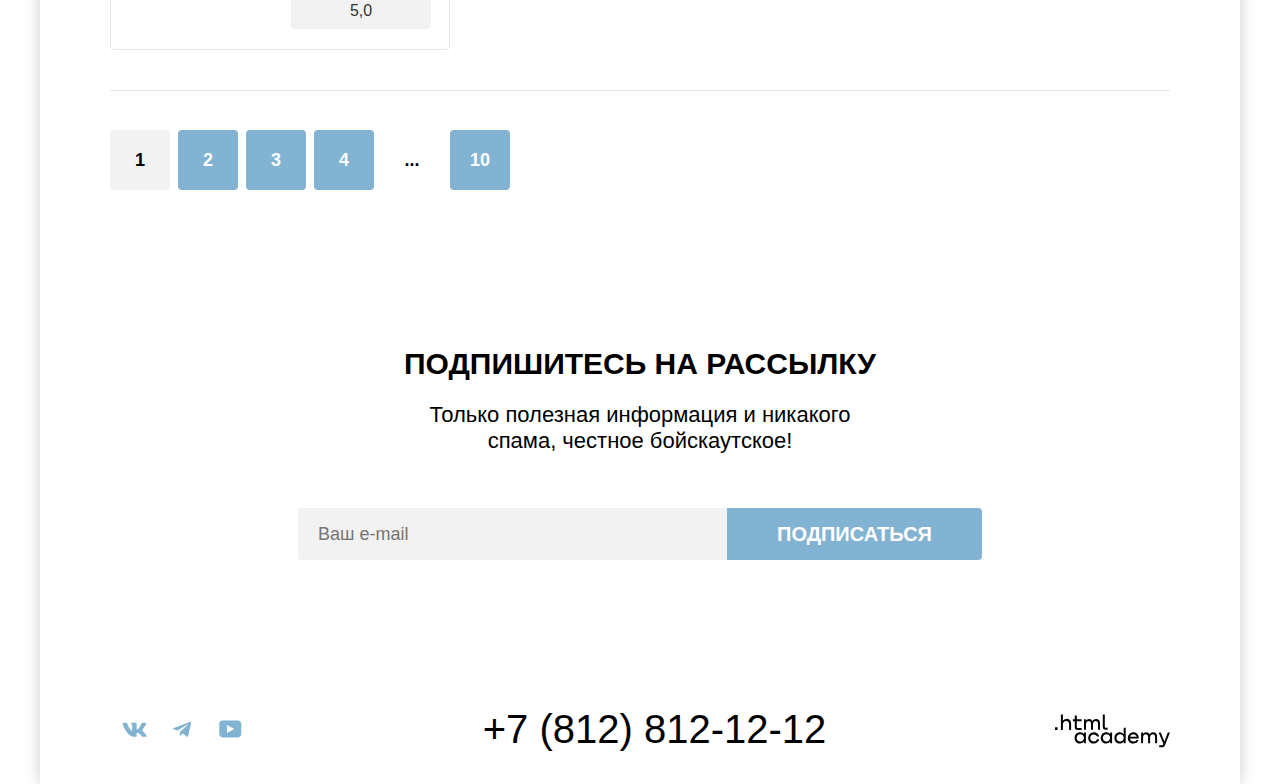
==== commit b5a8a6af: "Merge pull request #11 from Idalnet/master" ====
--- a/catalog.html
+++ b/catalog.html
@@ -4,15 +4,16 @@
   <meta charset="utf-8">
   <title>HTML Academy: Седона</title>
   <link rel="stylesheet" href="styles/style.css">
-  <link rel="icon" href="../2419955-sedona-38/images/favicon-32x32.png" type="image/x-icon">
+  <link rel="icon" type="image/png" href="images/favicon-32x32.png">
 </head>
 <body>
 <div class="page-container">
   <header class="header-container page-header" data-test="header">
     <nav class="navigation">
       <div class="logo-container">
-        <a class="logo-container" href="index.html"><img class="logo" src="images/logo.svg" width="140" height="70"
-                                                         alt="Логотип компании «Отдых в Седоне»"></a>
+        <a class="logo-container" href="index.html">
+          <img class="logo" src="images/logo.svg" width="140" height="70" alt="Логотип компании «Отдых в Седоне»">
+        </a>
       </div>
       <div class="navigation-list">
         <ul class="navigation-list">
@@ -30,13 +31,30 @@
       <div class="navigation-user-container">
         <ul class="navigation-user">
           <li class="navigation-user-item">
-            <a class="navigation-user-link" href="#"><img class="icon" src="images/search.svg" width="20" height="20"
-                                                          alt="Поиск">
+            <a class="navigation-user-link" href="#">
+              <svg aria-hidden="true"
+                   focusable="false"
+                   width="20"
+                   height="20"
+                   fill="#000000"
+                   role="img"
+                   xmlns="http://www.w3.org/2000/svg"
+                   aria-label="Поиск">
+                <path fill-rule="evenodd" clip-rule="evenodd" d="m19.5 18-3.7-3.7a8 8 0 0 0 1.7-4.8 8 8 0 1 0-3.1 6.3l3.7 3.7 1.4-1.5Zm-10-2.5a6 6 0 0 1-6-6 6 6 0 0 1 12 0 6 6 0 0 1-6 6Z"/>
+              </svg>
             </a>
           </li>
           <li class="navigation-user-item">
-            <a class="navigation-user-link-favourite" href="#"><img class="icon" src="images/heart-2.svg" width="20"
-                                                                    height="20" alt="Избранное">
+            <a class="navigation-user-link-favourite" href="#">
+              <svg aria-hidden="true"
+                   focusable="false"
+                   width="20"
+                   height="20"
+                   fill="#000000"
+                   role="img"
+                   xmlns="http://www.w3.org/2000/svg"
+                   aria-label="Избранное">
+                <path fill-rule="evenodd" clip-rule="evenodd" d="M9.9 19a1 1 0 0 1-.8-.4l-7-7.9A5.4 5.4 0 0 1 6.5 2C7.8 2 9 2.5 10 3.3a5.5 5.5 0 0 1 9 4.1c0 1.3-.5 2.5-1.3 3.4l-7 7.9c-.2.2-.4.3-.8.3Zm-6-9.5 6.1 6.9 6.2-7c.5-.5.7-1.2.7-2 0-1.8-1.5-3.3-3.3-3.3-1 0-2 .5-2.7 1.3-.3.3-.6.4-.9.4-.3 0-.6-.2-.8-.4a3.7 3.7 0 0 0-2.7-1.3 3.3 3.3 0 0 0-3.3 3.3c-.1.9.3 1.6.7 2.1-.1 0-.1 0 0 0Z"/></svg>
             </a>
           </li>
         </ul>
@@ -47,12 +65,10 @@
   <main class="main-inner main-container" data-test="main">
     <section class="filter" data-test="filter">
       <div class="filter-header">
-        <h1 class="h1-filter">Гостиницы Седоны</h1>
+        <h1 class="title-1">Гостиницы Седоны</h1>
         <ul class="breadcrumbs">
           <li class="breadcrumbs-link">
-            <a class="breadcrumbs-link-home" href="index.html"><img class="icon-breadcrumbs"
-                                                                    src="images/home-breadcrumbs.svg" width="12"
-                                                                    height="12" alt="Главная"></a>
+            <a class="breadcrumbs-link-home" href="index.html"><img class="icon-breadcrumbs" src="images/home-breadcrumbs.svg" width="12" height="12" alt="Главная"></a>
           </li>
           <li class="breadcrumbs-link-hotels">
             <a class="breadcrumbs-link-hotels">Гостиницы</a>
@@ -61,46 +77,47 @@
       </div>
       <form class="catalog-filter" action="https://echo.htmlacademy.ru/" method="get">
         <fieldset class="catalog-filter-group">
-          <legend class="catalog-filter-title"><h4>Инфраструктура:</h4></legend>
+          <legend class="catalog-filter-title">Инфраструктура:</legend>
           <ul class="catalog-filter-list">
             <li class="catalog-filter-item">
               <label class="control">
-                <input class="control-mark control-input" type="checkbox" name="pool" checked><span
-                class="control-mark"></span>
+                <input class="visually-hidden control-input" type="checkbox" name="pool" checked>
+                <span class="control-mark"></span>
                 <span class="control-label">Бассейн</span></label>
             </li>
             <li class="catalog-filter-item">
               <label class="control">
-                <input class="control-mark control-input" type="checkbox" name="parking" checked><span
-                class="control-mark"></span>
+                <input class="visually-hidden control-input" type="checkbox" name="parking" checked>
+                <span class="control-mark"></span>
                 <span class="control-label">Парковка</span></label>
             </li>
             <li class="catalog-filter-item">
               <label class="control">
-                <input class="control-mark control-input" type="checkbox" name="wifi"><span class="control-mark"></span>
+                <input class="visually-hidden control-input" type="checkbox" name="wifi">
+                <span class="control-mark"></span>
                 <span class="control-label">Wi-Fi</span></label>
             </li>
           </ul>
         </fieldset>
         <fieldset class="catalog-filter-group">
-          <legend class="catalog-filter-title"><h4>Тип Жилья:</h4></legend>
+          <legend class="catalog-filter-title">Тип Жилья:</legend>
           <ul class="catalog-filter-list">
             <li class="catalog-filter-item">
               <label class="control">
-                <input class="visually-hidden control-input" type="radio" name="hotel-type" value="hotel" checked><span
-                class="control-mark"></span>
+                <input class="visually-hidden control-input" type="radio" name="hotel-type" value="hotel" checked>
+                <span class="control-mark"></span>
                 <span class="control-label">Гостиница</span></label>
             </li>
             <li class="catalog-filter-item">
               <label class="control">
-                <input class="visually-hidden control-input" type="radio" name="hotel-type" value="motel"><span
-                class="control-mark"></span>
+                <input class="visually-hidden control-input" type="radio" name="hotel-type" value="motel">
+                <span class="control-mark"></span>
                 <span class="control-label">Мотель</span></label>
             </li>
             <li class="catalog-filter-item">
               <label class="control">
-                <input class="visually-hidden control-input" type="radio" name="hotel-type" value="apartment"><span
-                class="control-mark"></span>
+                <input class="visually-hidden control-input" type="radio" name="hotel-type" value="apartment">
+                <span class="control-mark"></span>
                 <span class="control-label">Апартаменты</span></label>
             </li>
           </ul>
@@ -250,7 +267,7 @@
     </section>
     <section class="subscription-catalog" data-test="subscribe">
       <div class="wrapper3">
-        <h2>Подпишитесь на рассылку</h2>
+        <h2 class="title-2">Подпишитесь на рассылку</h2>
         <p class="subheadline3">Только полезная информация и никакого спама, честное бойскаутское!</p>
       </div>
       <form class="subscription-form" action="#" method="post">
@@ -274,8 +291,7 @@
                 fill="#83B3D3"
                 role="img"
                 aria-label="Вконтакте">
-                <path fill-rule="evenodd" clip-rule="evenodd"
-                      d="M24.12 1.8c.16-.54 0-.94-.8-.94H20.7c-.67 0-.98.34-1.15.73 0 0-1.33 3.2-3.22 5.27-.61.6-.9.8-1.23.8-.16 0-.41-.2-.41-.75v-5.1c0-.66-.19-.95-.74-.95H9.82c-.42 0-.67.3-.67.59 0 .62.95.76 1.04 2.51v3.8c0 .83-.15.98-.48.98-.9 0-3.06-3.2-4.34-6.88-.25-.72-.5-1-1.18-1H1.57c-.75 0-.9.34-.9.73 0 .68.89 4.07 4.14 8.55 2.17 3.06 5.23 4.72 8 4.72 1.68 0 1.88-.37 1.88-1v-2.32c0-.74.16-.88.7-.88.38 0 1.05.19 2.6 1.66 1.79 1.75 2.08 2.54 3.08 2.54h2.63c.75 0 1.12-.37.9-1.1-.23-.72-1.08-1.77-2.2-3.02-.62-.71-1.54-1.48-1.82-1.86-.39-.5-.28-.71 0-1.15 0 0 3.2-4.42 3.54-5.93Z"/>
+                <path fill-rule="evenodd" clip-rule="evenodd" d="M24.12 1.8c.16-.54 0-.94-.8-.94H20.7c-.67 0-.98.34-1.15.73 0 0-1.33 3.2-3.22 5.27-.61.6-.9.8-1.23.8-.16 0-.41-.2-.41-.75v-5.1c0-.66-.19-.95-.74-.95H9.82c-.42 0-.67.3-.67.59 0 .62.95.76 1.04 2.51v3.8c0 .83-.15.98-.48.98-.9 0-3.06-3.2-4.34-6.88-.25-.72-.5-1-1.18-1H1.57c-.75 0-.9.34-.9.73 0 .68.89 4.07 4.14 8.55 2.17 3.06 5.23 4.72 8 4.72 1.68 0 1.88-.37 1.88-1v-2.32c0-.74.16-.88.7-.88.38 0 1.05.19 2.6 1.66 1.79 1.75 2.08 2.54 3.08 2.54h2.63c.75 0 1.12-.37.9-1.1-.23-.72-1.08-1.77-2.2-3.02-.62-.71-1.54-1.48-1.82-1.86-.39-.5-.28-.71 0-1.15 0 0 3.2-4.42 3.54-5.93Z"/>
               </svg>
               <span class="visually-hidden">ВК</span>
             </a>
@@ -289,8 +305,7 @@
                    fill="#83B3D3"
                    role="img"
                    aria-label="Телеграм">
-                <path fill-rule="evenodd" clip-rule="evenodd"
-                      d="M16.8 1 .8 7c-1 .4-1 1-.2 1.3l4.1 1.3 9.5-6c.5-.3.9-.1.5.2l-7.6 7-.3 4.1c.4 0 .6-.2.8-.4l2-2 4.1 3.1c.8.5 1.3.3 1.5-.7L18 2.2c.3-1-.4-1.6-1.1-1.2Z"/>
+                <path fill-rule="evenodd" clip-rule="evenodd" d="M16.8 1 .8 7c-1 .4-1 1-.2 1.3l4.1 1.3 9.5-6c.5-.3.9-.1.5.2l-7.6 7-.3 4.1c.4 0 .6-.2.8-.4l2-2 4.1 3.1c.8.5 1.3.3 1.5-.7L18 2.2c.3-1-.4-1.6-1.1-1.2Z"/>
               </svg>
               <span class="visually-hidden">Телеграм</span>
             </a>
@@ -306,8 +321,7 @@
                    fill="#83B3D3"
                    role="img"
                    aria-label="Ютуб">
-                <path fill-rule="evenodd" clip-rule="evenodd"
-                      d="M19 .4H3.4C1.6.4.3 2 .3 3.8v10c0 2 1.3 3.6 3.2 3.6h15.7c1.6 0 3.1-1.6 3.1-3.4V3.8C22.1 2 20.8.4 19 .4ZM8 12.9v-8l7.3 4-7.3 4Z"/>
+                <path fill-rule="evenodd" clip-rule="evenodd" d="M19 .4H3.4C1.6.4.3 2 .3 3.8v10c0 2 1.3 3.6 3.2 3.6h15.7c1.6 0 3.1-1.6 3.1-3.4V3.8C22.1 2 20.8.4 19 .4ZM8 12.9v-8l7.3 4-7.3 4Z"/>
               </svg>
               <span class="visually-hidden">Ютуб</span>
             </a>
@@ -332,8 +346,7 @@
                fill="#000"
                role="img"
                aria-label="Отдых в Седоне">
-            <path fill-rule="evenodd" clip-rule="evenodd"
-                  d="M0 13.3v2.6h2.5v-2.6H0ZM11.6 4.9c-1.6 0-2.8.7-3.6 1.7h-.1V.4h-2v15.5h2v-5.3C7.9 8.5 9.2 7 11.2 7c1.8 0 2.9 1.4 2.9 3.2v5.7h2V9.8c.1-3-1.8-5-4.5-5ZM26.6 5.2h-4.8V1.5h-2v3.8h-1.9v2h1.9v6c0 1.7 1 2.7 2.7 2.7h4.1v-2h-3.7c-.7 0-1.1-.4-1.1-1.1V7.2h4.8v-2ZM41.1 5c-1.6 0-2.9.8-3.5 2h-.1a3.7 3.7 0 0 0-3.4-2c-1.4 0-2.5.8-3.1 1.8h-.1V5.2H29v10.6h2v-5.4c0-2 1-3.5 2.6-3.5 1.5 0 2.4 1 2.4 2.6v6.3h2v-5.6c0-2.4 1.4-3.3 2.6-3.3 1.5 0 2.4 1 2.4 2.6v6.3h2V9.3c.1-2.5-1.4-4.3-3.9-4.3ZM47.8 13c0 1.8 1 2.8 2.8 2.8h2v-2h-1.7c-.7 0-1.1-.4-1.1-1.1V.4h-2V13ZM28.9 20a4.9 4.9 0 0 0-3.9-1.7c-3.1 0-5.4 2.3-5.4 5.6s2.3 5.6 5.4 5.6c1.8 0 3-.8 3.8-2h.1v1.7h2V18.6h-2V20Zm-3.6 7.5a3.5 3.5 0 0 1-3.6-3.6c0-2 1.4-3.6 3.6-3.6s3.6 1.6 3.6 3.6c0 1.9-1.4 3.6-3.6 3.6ZM44.2 22.4c-.5-2.4-2.6-4.1-5.4-4.1a5.4 5.4 0 0 0-5.6 5.6c0 3 2.2 5.6 5.6 5.6 2.8 0 4.9-1.8 5.4-4.2h-2.1a3.4 3.4 0 0 1-3.3 2.3 3.5 3.5 0 0 1-3.6-3.6c0-2 1.4-3.6 3.6-3.6 1.6 0 2.8 1 3.3 2.2h2.1v-.2ZM55.1 20a4.9 4.9 0 0 0-3.9-1.7c-3.1 0-5.4 2.3-5.4 5.6s2.3 5.6 5.4 5.6c1.8 0 3-.8 3.8-2h.1v1.7h2V18.6h-2V20Zm-3.6 7.5a3.5 3.5 0 0 1-3.6-3.6c0-2 1.4-3.6 3.6-3.6s3.6 1.6 3.6 3.6c0 1.9-1.5 3.6-3.6 3.6ZM68.7 20.2a5 5 0 0 0-3.9-2c-3.1 0-5.4 2.4-5.4 5.7 0 3.3 2.2 5.6 5.4 5.6 1.7 0 3-.8 3.8-1.8h.1v1.5h2V13.8h-2v6.4Zm-3.6 7.3a3.5 3.5 0 0 1-3.6-3.6c0-2 1.4-3.6 3.6-3.6s3.6 1.6 3.6 3.6c-.1 2-1.5 3.6-3.6 3.6ZM78.3 18.3a5.4 5.4 0 0 0-5.5 5.6c0 3 2.1 5.6 5.5 5.6 2.5 0 4.5-1.3 5.2-3.6h-2.1c-.5 1-1.6 1.6-3 1.6-1.9 0-3.3-1.3-3.4-3h8.8c.2-3.5-2-6.2-5.5-6.2Zm0 1.9c1.7 0 3 1 3.3 2.6h-6.5a3.2 3.2 0 0 1 3.2-2.6ZM98.2 18.3a4 4 0 0 0-3.6 2h-.1c-.6-1.2-1.8-2-3.4-2-1.4 0-2.5.7-3.1 1.8v-1.5h-1.9v10.6h2v-5.4c0-2 1-3.4 2.6-3.5 1.5 0 2.4 1 2.4 2.6v6.3h2v-5.6c0-2.4 1.4-3.3 2.6-3.3 1.5 0 2.4 1 2.4 2.6v6.3h2v-6.5c.1-2.6-1.4-4.4-3.9-4.4ZM109.4 27.4l-3.6-9h-2.2l4.8 11.7c-.3.9-.7 1.2-1.7 1.2h-2.5v2h2.5c1.8 0 2.8-.8 3.5-2.6l4.7-12.2h-2.1l-3.4 8.9Z"/>
+            <path fill-rule="evenodd" clip-rule="evenodd" d="M0 13.3v2.6h2.5v-2.6H0ZM11.6 4.9c-1.6 0-2.8.7-3.6 1.7h-.1V.4h-2v15.5h2v-5.3C7.9 8.5 9.2 7 11.2 7c1.8 0 2.9 1.4 2.9 3.2v5.7h2V9.8c.1-3-1.8-5-4.5-5ZM26.6 5.2h-4.8V1.5h-2v3.8h-1.9v2h1.9v6c0 1.7 1 2.7 2.7 2.7h4.1v-2h-3.7c-.7 0-1.1-.4-1.1-1.1V7.2h4.8v-2ZM41.1 5c-1.6 0-2.9.8-3.5 2h-.1a3.7 3.7 0 0 0-3.4-2c-1.4 0-2.5.8-3.1 1.8h-.1V5.2H29v10.6h2v-5.4c0-2 1-3.5 2.6-3.5 1.5 0 2.4 1 2.4 2.6v6.3h2v-5.6c0-2.4 1.4-3.3 2.6-3.3 1.5 0 2.4 1 2.4 2.6v6.3h2V9.3c.1-2.5-1.4-4.3-3.9-4.3ZM47.8 13c0 1.8 1 2.8 2.8 2.8h2v-2h-1.7c-.7 0-1.1-.4-1.1-1.1V.4h-2V13ZM28.9 20a4.9 4.9 0 0 0-3.9-1.7c-3.1 0-5.4 2.3-5.4 5.6s2.3 5.6 5.4 5.6c1.8 0 3-.8 3.8-2h.1v1.7h2V18.6h-2V20Zm-3.6 7.5a3.5 3.5 0 0 1-3.6-3.6c0-2 1.4-3.6 3.6-3.6s3.6 1.6 3.6 3.6c0 1.9-1.4 3.6-3.6 3.6ZM44.2 22.4c-.5-2.4-2.6-4.1-5.4-4.1a5.4 5.4 0 0 0-5.6 5.6c0 3 2.2 5.6 5.6 5.6 2.8 0 4.9-1.8 5.4-4.2h-2.1a3.4 3.4 0 0 1-3.3 2.3 3.5 3.5 0 0 1-3.6-3.6c0-2 1.4-3.6 3.6-3.6 1.6 0 2.8 1 3.3 2.2h2.1v-.2ZM55.1 20a4.9 4.9 0 0 0-3.9-1.7c-3.1 0-5.4 2.3-5.4 5.6s2.3 5.6 5.4 5.6c1.8 0 3-.8 3.8-2h.1v1.7h2V18.6h-2V20Zm-3.6 7.5a3.5 3.5 0 0 1-3.6-3.6c0-2 1.4-3.6 3.6-3.6s3.6 1.6 3.6 3.6c0 1.9-1.5 3.6-3.6 3.6ZM68.7 20.2a5 5 0 0 0-3.9-2c-3.1 0-5.4 2.4-5.4 5.7 0 3.3 2.2 5.6 5.4 5.6 1.7 0 3-.8 3.8-1.8h.1v1.5h2V13.8h-2v6.4Zm-3.6 7.3a3.5 3.5 0 0 1-3.6-3.6c0-2 1.4-3.6 3.6-3.6s3.6 1.6 3.6 3.6c-.1 2-1.5 3.6-3.6 3.6ZM78.3 18.3a5.4 5.4 0 0 0-5.5 5.6c0 3 2.1 5.6 5.5 5.6 2.5 0 4.5-1.3 5.2-3.6h-2.1c-.5 1-1.6 1.6-3 1.6-1.9 0-3.3-1.3-3.4-3h8.8c.2-3.5-2-6.2-5.5-6.2Zm0 1.9c1.7 0 3 1 3.3 2.6h-6.5a3.2 3.2 0 0 1 3.2-2.6ZM98.2 18.3a4 4 0 0 0-3.6 2h-.1c-.6-1.2-1.8-2-3.4-2-1.4 0-2.5.7-3.1 1.8v-1.5h-1.9v10.6h2v-5.4c0-2 1-3.4 2.6-3.5 1.5 0 2.4 1 2.4 2.6v6.3h2v-5.6c0-2.4 1.4-3.3 2.6-3.3 1.5 0 2.4 1 2.4 2.6v6.3h2v-6.5c.1-2.6-1.4-4.4-3.9-4.4ZM109.4 27.4l-3.6-9h-2.2l4.8 11.7c-.3.9-.7 1.2-1.7 1.2h-2.5v2h2.5c1.8 0 2.8-.8 3.5-2.6l4.7-12.2h-2.1l-3.4 8.9Z"/>
           </svg>
           <span class="visually-hidden"> .html academy</span>
         </a>
--- a/styles/style.css
+++ b/styles/style.css
@@ -172,7 +172,14 @@
 }
 
 .modal-title {
-  margin: 0;
+  font-family: inherit;
+  font-size: 30px;
+  line-height: 36px;
+  font-weight: 700;
+  text-transform: uppercase;
+  margin: 0;
+  margin-top: 0;
+  margin-left: 0;
   margin-bottom: 64px;
   flex-grow: 1;
   flex-wrap: wrap;
@@ -230,7 +237,6 @@
   -webkit-appearance: none;
   appearance: none;
 }
-
 
 .toggle-adults-headline {
   display: inline-block;
@@ -388,6 +394,10 @@
   margin: 0 0 48px 0;
 }
 
+.modal-container-close {
+  display: none;
+}
+
 /* Button */
 
 /* Button / primary */
@@ -520,6 +530,8 @@
   padding: 8px 50px;
   cursor: pointer;
   display: inline-block;
+  word-wrap: break-word;
+
 }
 
 .button-medium {
@@ -537,6 +549,7 @@
   padding: 8px 34px;
   cursor: pointer;
   display: inline-block;
+  word-wrap: break-word;
 }
 
 .button-small {
@@ -548,12 +561,14 @@
   text-transform: uppercase;
   align-items: center;
   justify-content: center;
-  min-width: 140px;
-  padding: 8px 0;
+  width: 140px;
+  padding: 8px 16px;
   border-radius: 4px;
   border: none;
   cursor: pointer;
   display: inline-block;
+  word-wrap: break-word;
+  box-sizing: border-box;
 }
 
 /* Subscription form button */
@@ -695,9 +710,9 @@
   position: relative;
   color: black;
   padding: 51px 371px 82px 371px;
-  background-color: #E4F1FA;
+  background-color: #B0D2EA;
   background-image: url("../images/hero-background.jpg");
-  background-size: 100% auto;
+  background-size: cover;
   background-repeat: no-repeat;
   margin-top: -10px;
 }
@@ -751,14 +766,6 @@
   padding: 0;
 }
 
-.text-block-high h3 {
-  width: 175px;
-}
-
-.text-block h3 {
-  width: 175px;
-}
-
 .advantages-facts-headline-bright h3::after {
   content: "";
   display: block;
@@ -823,11 +830,35 @@
   padding: 0;
 }
 
-.advantages-facts-list:first-child, .advantages-facts-list:last-child {
+.advantages-facts-list:first-child,
+.advantages-facts-list:last-child {
   display: flex;
   flex-direction: row;
   padding: 0;
   grid-column: 1/-1;
+}
+
+.advantage-item-wrapper {
+  display: flex;
+  flex-wrap: wrap;
+}
+
+.advantages-facts-list:nth-child(even)
+.advantage-item-wrapper {
+  background-color: rgba(131, 179, 211, 0.12);
+}
+
+.advantages-facts-list:nth-child(odd)
+.advantage-item-wrapper {
+  background-color: rgba(131, 179, 211, 0.2);
+}
+
+.advantages-facts-list:first-child
+.advantage-item-wrapper,
+.advantages-facts-list:last-child
+.advantage-item-wrapper {
+  background-color: #82b3d3;
+  color: white;
 }
 
 .services-facts {
@@ -845,7 +876,7 @@
   padding: 0;
 }
 
-h3 {
+.title-3 {
   font-size: 24px;
   font-style: normal;
   font-weight: 700;
@@ -855,9 +886,10 @@
   text-align: center;
   margin: 0;
   padding: 0;
-}
-
-h2 {
+  max-width: 175px;
+}
+
+.title-2 {
   font-size: 30px;
   font-style: normal;
   font-weight: 700;
@@ -976,7 +1008,7 @@
 }
 
 .subscription-background {
-  background-color: gray;
+  background-color: #B0D2EA;
   background-image: url("../images/Subscribe-background.jpg");
   background-size: cover;
   background-repeat: no-repeat;
@@ -1101,7 +1133,7 @@
 
 /* Catalog */
 
-h1 {
+.title-1 {
   color: #ffffff;
   font-size: 60px;
   font-weight: 700;
@@ -1111,13 +1143,35 @@
   padding: 0;
 }
 
-h4 {
+.catalog-filter-title h4 {
   padding: 0;
   margin: 0;
 }
 
 .navigation-user-item {
   position: relative;
+  padding: 22px 12px;
+}
+
+.navigation-user-item:hover {
+  opacity: 80%;
+}
+
+
+.navigation-user-link:hover svg {
+  fill: #433027;
+}
+
+.navigation-user-link:focus svg {
+  fill: #433027;
+}
+
+.navigation-user-link-favourite:hover svg{
+  fill: #433027;
+}
+
+.navigation-user-link-favourite:focus svg{
+  fill: #433027;
 }
 
 .navigation-user-link-favourite:after {
@@ -1159,9 +1213,9 @@
 }
 .filter {
   color: white;
-  background-color: gray;
+  background-color: #B0D2EA;
   background-image: url("../images/filtr-background.jpg");
-  background-size: 100% auto;
+  background-size: cover;
   background-repeat: no-repeat;
   padding: 35px 70px 70px 70px;
   margin-top: -10px;
@@ -1416,9 +1470,17 @@
   left: 0;
 }
 
+.toggle-min:hover {
+  box-shadow: 0px 4px 10px 0px rgba(0, 0, 0, 0.7);
+}
+
 .toggle-max {
   top: -8px;
   right: -1px;
+}
+
+.toggle-max:hover {
+  box-shadow: 0px 4px 10px 0px rgba(0, 0, 0, 0.7);
 }
 
 
@@ -1499,12 +1561,6 @@
 }
 
 .control:hover .control-mark {
-  box-shadow: 0px 4px 10px 0px rgba(0, 0, 0, 0.25);
-  -webkit-appearance: none;
-}
-
-.control:focus .control-mark {
-  border: solid 3px #83B3D3;
   box-shadow: 0px 4px 10px 0px rgba(0, 0, 0, 0.25);
   -webkit-appearance: none;
 }
@@ -1544,6 +1600,10 @@
   content: "";
 }
 
+.control-input:focus + .control-mark {
+  outline: 3px solid #83b3d3;
+}
+
 .select-control {
   width: 292px;
   height: 49px;
@@ -1610,9 +1670,18 @@
 
 .inner-header-title {
   margin-right: auto;
+  margin-top: 0;
+  margin-bottom: 0;
+  margin-left: 0;
   max-width: 500px;
   word-wrap: break-word;
   text-align: left;
+  font-family: inherit;
+  font-size: 30px;
+  line-height: 36px;
+  font-weight: 700;
+  text-transform: uppercase;
+  padding: 0;
 }
 
 .sorting {
@@ -1680,9 +1749,10 @@
 }
 
 .wrapper-hotels-rate {
-  display: flex;
-  padding: 0;
-  position: relative;
+  display: grid;
+  grid-template-columns: 140px 140px;
+  gap: 20px;
+  min-height: 37px;
 }
 
 .hotels-list:last-child:after {
@@ -1698,9 +1768,11 @@
 }
 
 .wrapper-buttons {
-  display: flex;
+  display: grid;
+  grid-template-columns: 140px 140px;
   margin-bottom: 16px;
   gap: 20px;
+  min-height: 36px;
 }
 
 .price {
@@ -1779,7 +1851,6 @@
   min-width: 140px;
   text-transform: uppercase;
   border-radius: 4px;
-  position: absolute;
   right: 0;
   top: 0;
   max-width: 140px;
@@ -1790,6 +1861,8 @@
   color: #333333;
   font-weight: 400;
   word-wrap: break-word;
+  padding: 9px 20px 8px 20px;
+  box-sizing: border-box;
 }
 
 .wrapper-hotels-rate:first-of-type:before {
@@ -1853,6 +1926,7 @@
 
 .pagination {
   display: flex;
+  flex-wrap: wrap;
   margin: 80px 0 0 0;
   padding: 0;
   list-style-type: none;
